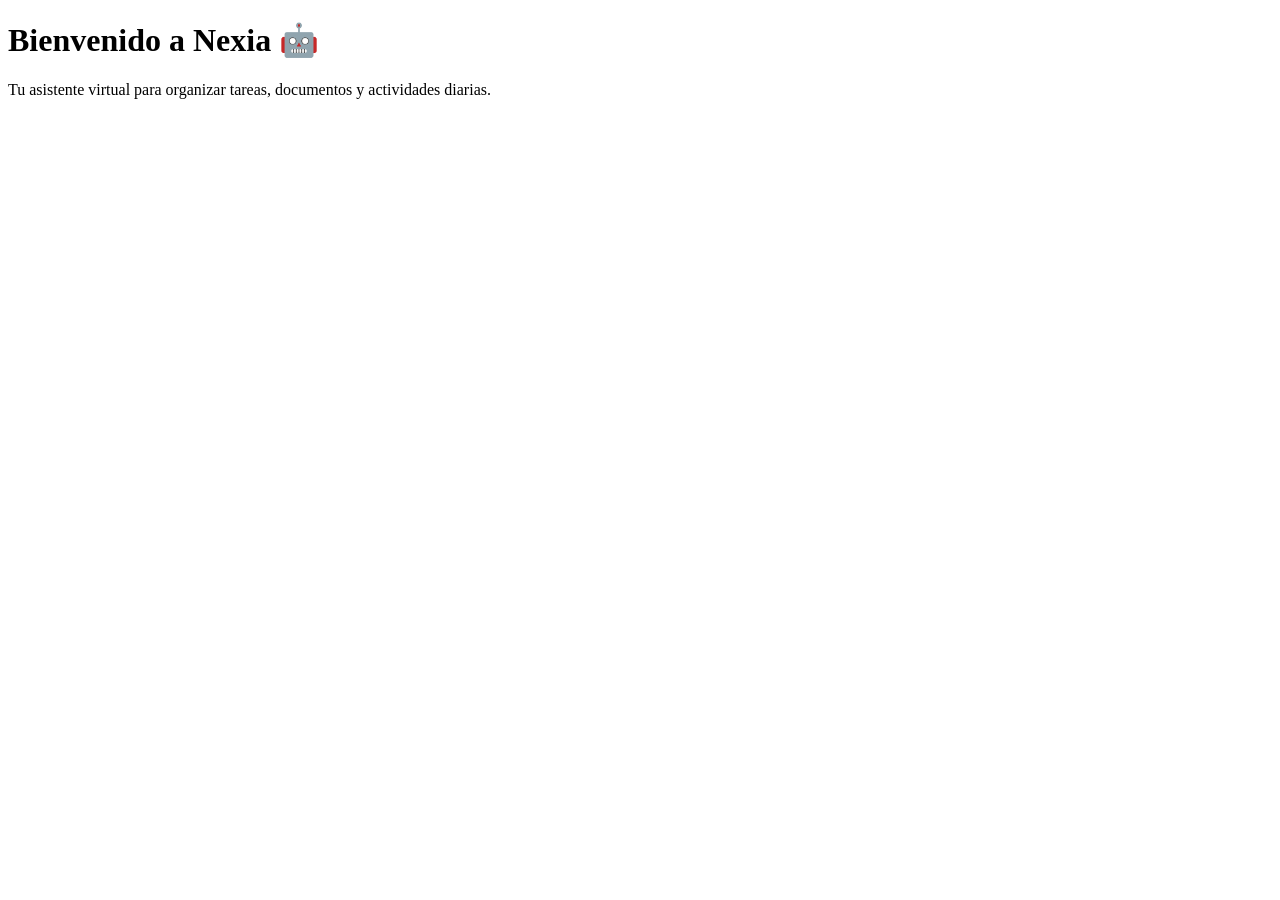
==== index.html @ ce81e8a3 "Creacion inicial del proyecto Nexia" ====
<!DOCTYPE html>
<html lang="es">

<head>
    <meta charset="UTF-8">
    <meta name="viewport" content="width=device-width, initial-scale=1.0">
    <title>Nexia - Asistente Virtual</title>

    <link rel="stylesheet" href="css/style.css">
</head>

<body>

    <h1>Bienvenido a Nexia 🤖</h1>

    <p>
        Tu asistente virtual para organizar tareas,
        documentos y actividades diarias.
    </p>


    <script src="js/app.js"></script>

</body>

</html>
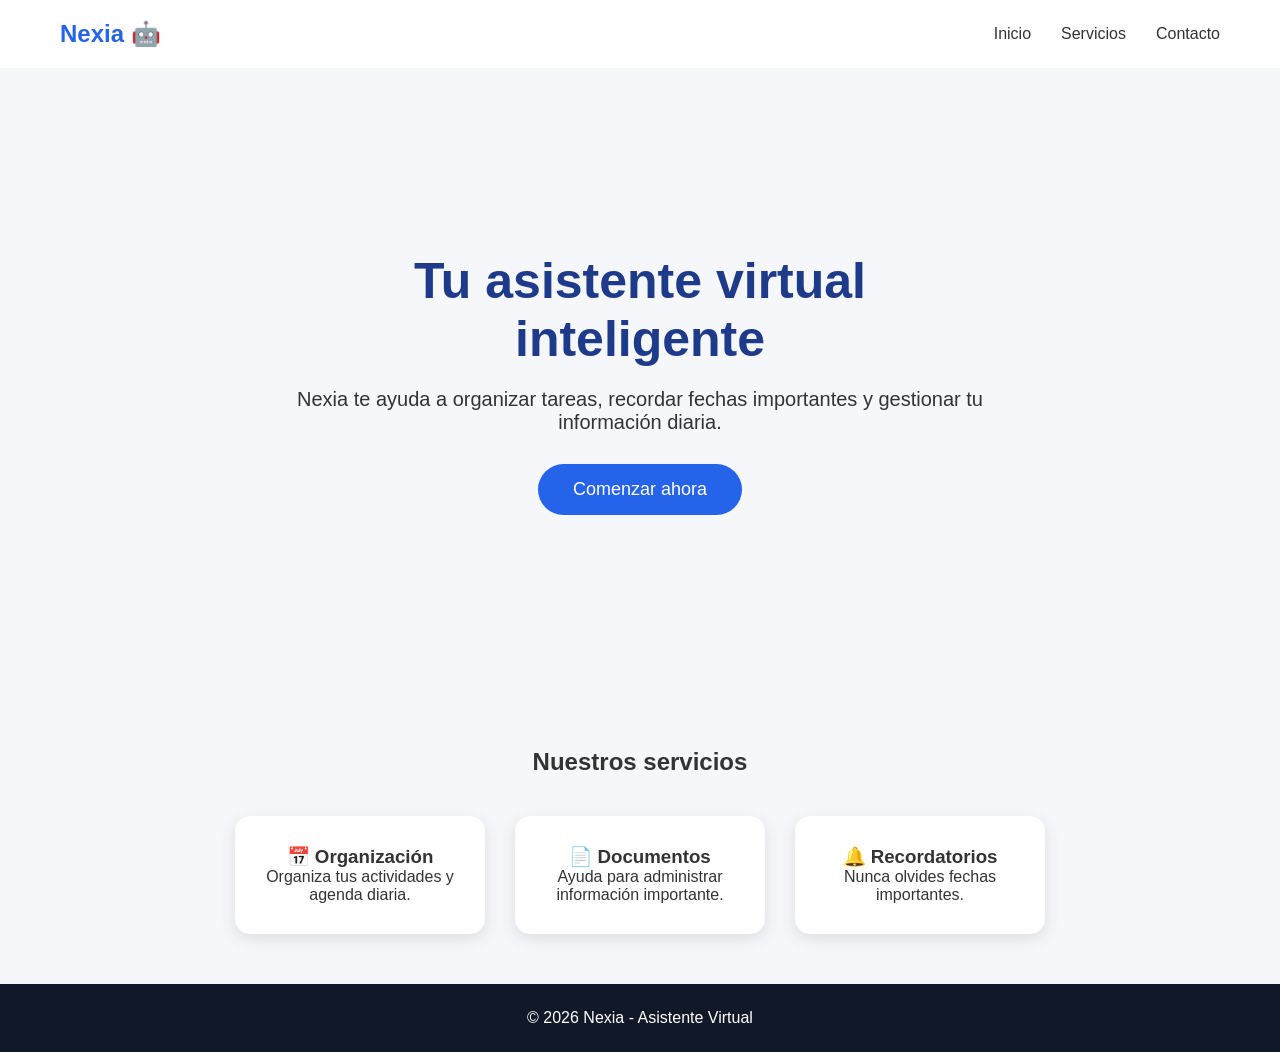
==== commit c3e30f1a: "Creacion de interfaz principal de Nexia" ====
--- a/index.html
+++ b/index.html
@@ -4,22 +4,157 @@
 <head>
     <meta charset="UTF-8">
     <meta name="viewport" content="width=device-width, initial-scale=1.0">
-    <title>Nexia - Asistente Virtual</title>
+
+    <title>Nexia | Asistente Virtual</title>
 
     <link rel="stylesheet" href="css/style.css">
 </head>
 
+
 <body>
 
-    <h1>Bienvenido a Nexia 🤖</h1>
 
-    <p>
-        Tu asistente virtual para organizar tareas,
-        documentos y actividades diarias.
-    </p>
+<header>
+
+    <nav class="navbar">
+
+        <h2 class="logo">
+            Nexia 🤖
+        </h2>
 
 
-    <script src="js/app.js"></script>
+        <ul class="menu">
+
+            <li>
+                Inicio
+            </li>
+
+            <li>
+                Servicios
+            </li>
+
+            <li>
+                Contacto
+            </li>
+
+        </ul>
+
+
+    </nav>
+
+</header>
+
+
+
+<section class="hero">
+
+
+    <div class="hero-text">
+
+        <h1>
+            Tu asistente virtual inteligente
+        </h1>
+
+
+        <p>
+            Nexia te ayuda a organizar tareas,
+            recordar fechas importantes y gestionar
+            tu información diaria.
+        </p>
+
+
+        <button>
+            Comenzar ahora
+        </button>
+
+
+    </div>
+
+
+</section>
+
+
+
+
+
+<section class="services">
+
+
+<h2>
+Nuestros servicios
+</h2>
+
+
+
+<div class="cards">
+
+
+<div class="card">
+
+<h3>
+📅 Organización
+</h3>
+
+<p>
+Organiza tus actividades y agenda diaria.
+</p>
+
+</div>
+
+
+
+
+<div class="card">
+
+<h3>
+📄 Documentos
+</h3>
+
+<p>
+Ayuda para administrar información importante.
+</p>
+
+</div>
+
+
+
+
+<div class="card">
+
+<h3>
+🔔 Recordatorios
+</h3>
+
+<p>
+Nunca olvides fechas importantes.
+</p>
+
+</div>
+
+
+
+</div>
+
+
+</section>
+
+
+
+
+
+<footer>
+
+<p>
+© 2026 Nexia - Asistente Virtual
+</p>
+
+</footer>
+
+
+
+
+<script src="js/app.js"></script>
+
 
 </body>
 
--- a/css/style.css
+++ b/css/style.css
@@ -0,0 +1,146 @@
+*{
+    margin:0;
+    padding:0;
+    box-sizing:border-box;
+}
+
+
+
+body{
+
+font-family: Arial, sans-serif;
+background:#f5f7fb;
+color:#333;
+
+}
+
+
+
+
+.navbar{
+
+display:flex;
+justify-content:space-between;
+align-items:center;
+padding:20px 60px;
+background:white;
+
+}
+
+
+
+.logo{
+
+color:#2563eb;
+
+}
+
+
+
+.menu{
+
+display:flex;
+gap:30px;
+list-style:none;
+
+}
+
+
+
+.hero{
+
+height:70vh;
+display:flex;
+align-items:center;
+justify-content:center;
+text-align:center;
+
+}
+
+
+
+.hero-text{
+
+max-width:700px;
+
+}
+
+
+
+.hero h1{
+
+font-size:50px;
+color:#1e3a8a;
+margin-bottom:20px;
+
+}
+
+
+
+.hero p{
+
+font-size:20px;
+margin-bottom:30px;
+
+}
+
+
+
+button{
+
+padding:15px 35px;
+border:none;
+border-radius:30px;
+background:#2563eb;
+color:white;
+font-size:18px;
+cursor:pointer;
+
+}
+
+
+
+.services{
+
+padding:50px;
+
+text-align:center;
+
+}
+
+
+
+
+.cards{
+
+display:flex;
+justify-content:center;
+gap:30px;
+margin-top:40px;
+
+}
+
+
+
+
+.card{
+
+background:white;
+padding:30px;
+width:250px;
+border-radius:15px;
+box-shadow:0 5px 15px #ddd;
+
+}
+
+
+
+
+footer{
+
+text-align:center;
+padding:25px;
+background:#111827;
+color:white;
+
+}
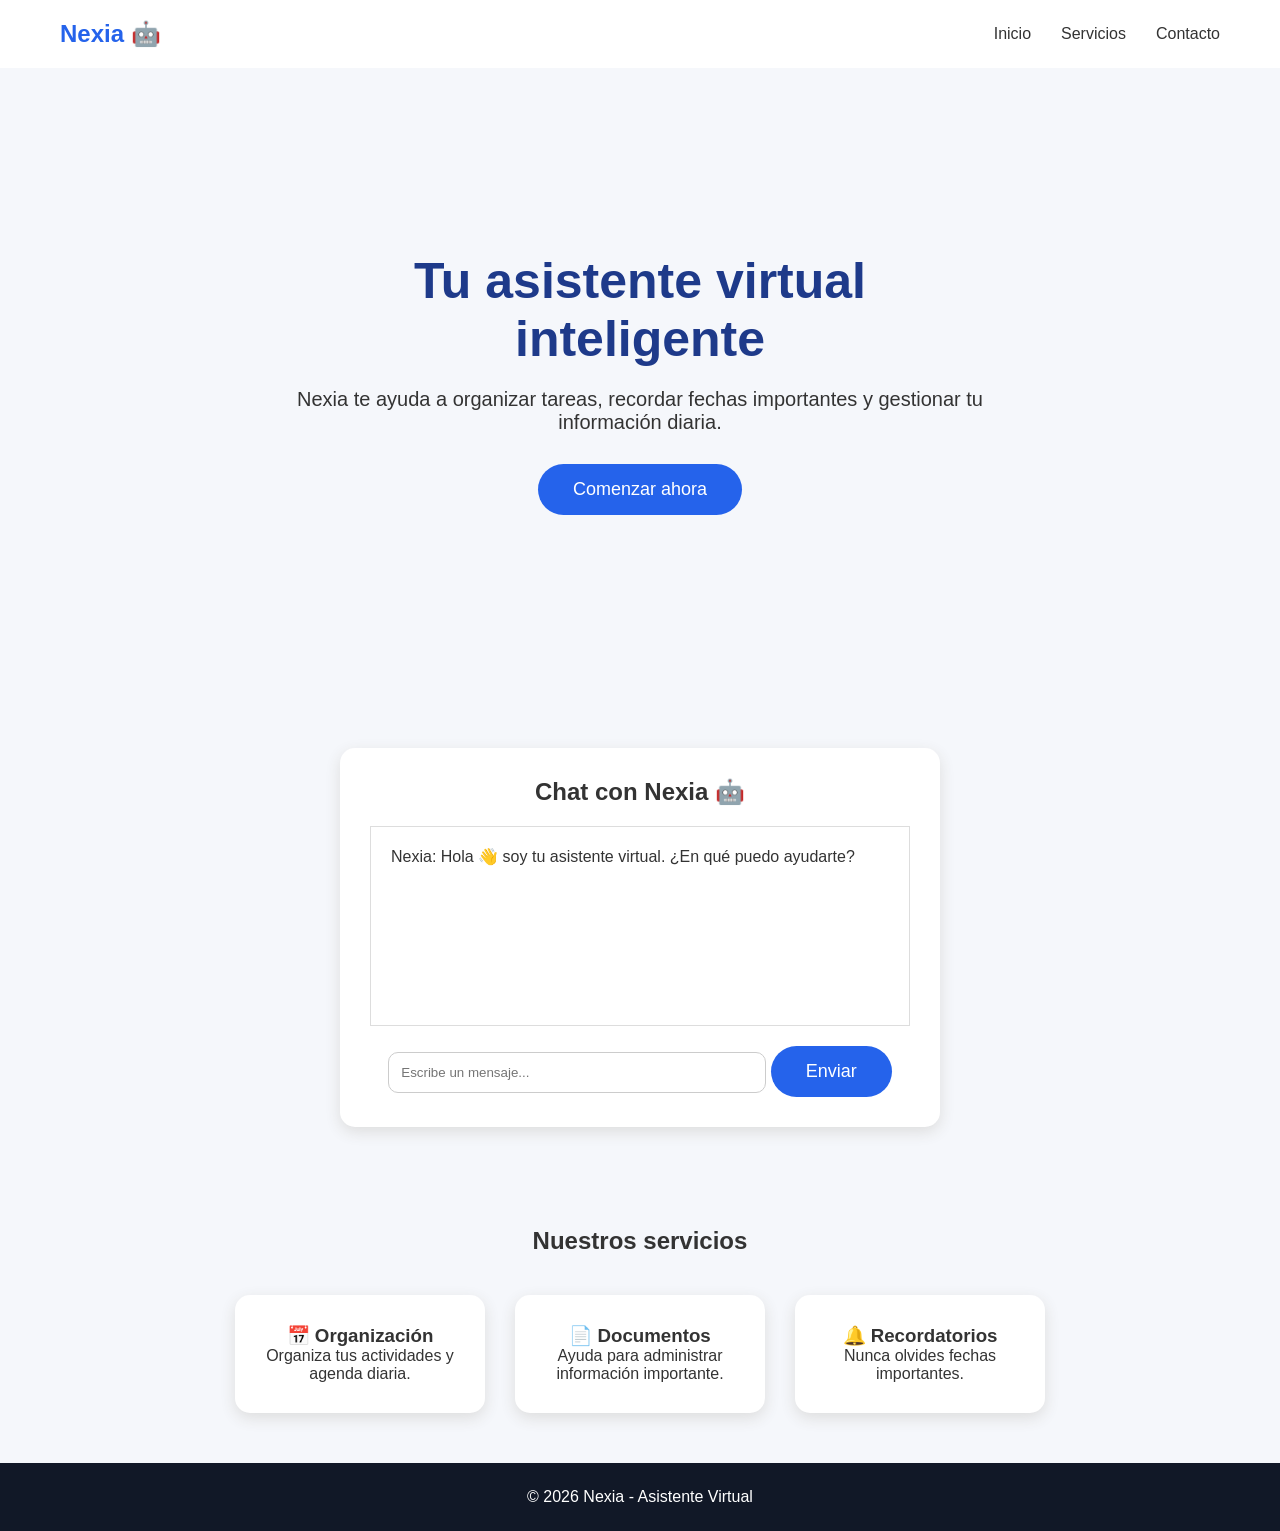
==== commit 0fb3c9bf: "Creacion del primer chatbot basico de Nexia" ====
--- a/index.html
+++ b/index.html
@@ -63,12 +63,42 @@
         </p>
 
 
-        <button>
-            Comenzar ahora
-        </button>
+       <button onclick="mostrarChat()">
+    Comenzar ahora
+</button>
+
+    </div>
 
 
+</section>
+
+<section class="chat">
+
+    <h2>
+        Chat con Nexia 🤖
+    </h2>
+
+
+    <div id="chat-box">
+
+        <p>
+            Nexia: Hola 👋 soy tu asistente virtual.
+            ¿En qué puedo ayudarte?
+        </p>
+
     </div>
+
+
+    <input 
+    type="text" 
+    id="mensaje"
+    placeholder="Escribe un mensaje..."
+    >
+
+
+    <button onclick="enviarMensaje()">
+        Enviar
+    </button>
 
 
 </section>
--- a/css/style.css
+++ b/css/style.css
@@ -143,4 +143,41 @@
 background:#111827;
 color:white;
 
+}
+
+.chat{
+
+background:white;
+margin:50px auto;
+padding:30px;
+width:80%;
+max-width:600px;
+border-radius:15px;
+box-shadow:0 5px 15px #ddd;
+text-align:center;
+
+}
+
+
+
+#chat-box{
+
+height:200px;
+overflow:auto;
+border:1px solid #ddd;
+padding:20px;
+margin:20px 0;
+text-align:left;
+
+}
+
+
+
+input{
+
+padding:12px;
+width:70%;
+border-radius:10px;
+border:1px solid #ccc;
+
 }
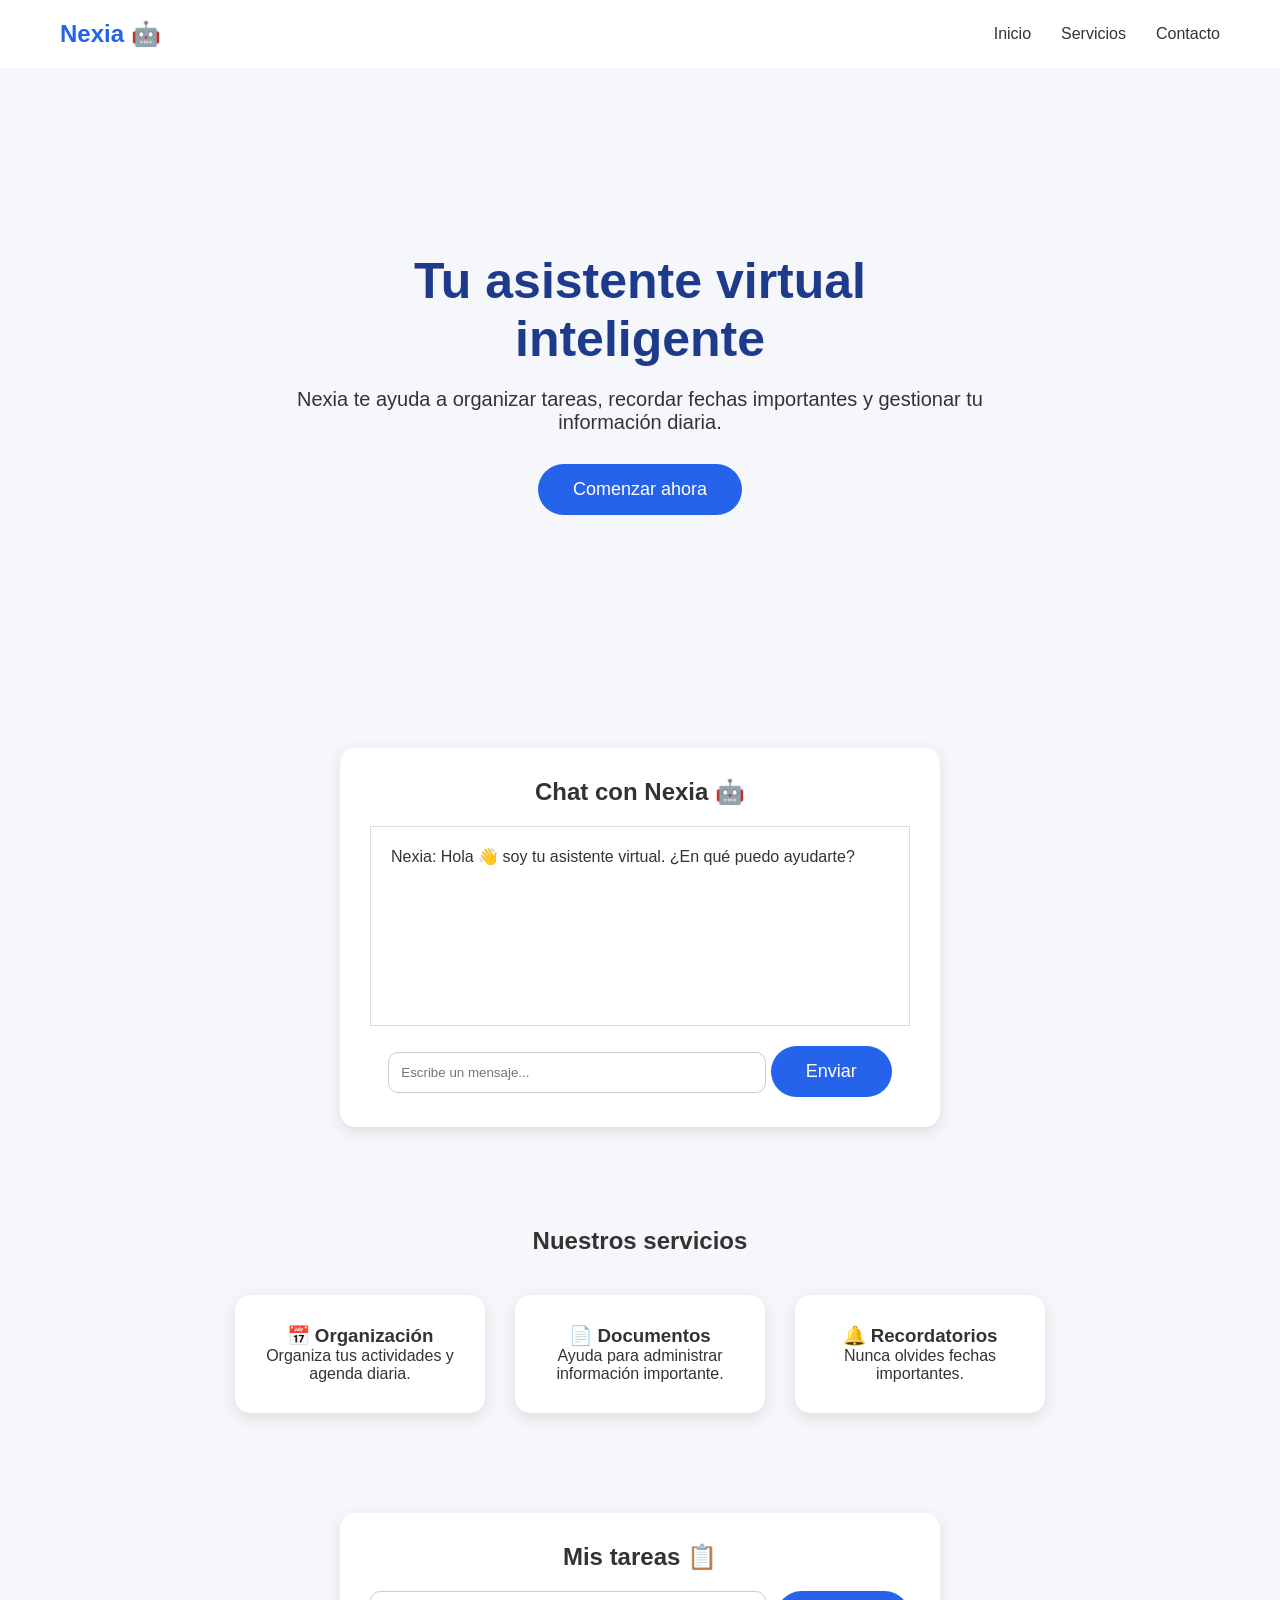
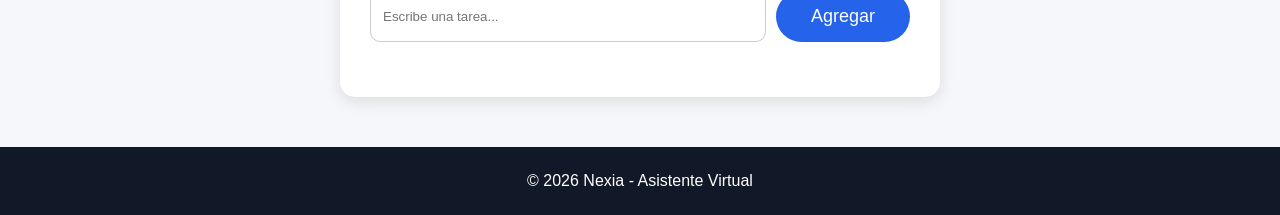
==== commit 69ae31da: "Creacion del sistema basico de tareas Nexia" ====
--- a/index.html
+++ b/index.html
@@ -168,6 +168,37 @@
 
 </section>
 
+<section class="tasks">
+
+    <h2>
+        Mis tareas 📋
+    </h2>
+
+
+    <div class="task-container">
+
+
+        <input 
+        type="text" 
+        id="tarea"
+        placeholder="Escribe una tarea..."
+        >
+
+
+        <button onclick="agregarTarea()">
+            Agregar
+        </button>
+
+
+    </div>
+
+
+    <ul id="lista-tareas">
+
+    </ul>
+
+
+</section>
 
 
 
--- a/css/style.css
+++ b/css/style.css
@@ -180,4 +180,56 @@
 border-radius:10px;
 border:1px solid #ccc;
 
+}
+
+.tasks{
+
+background:white;
+width:80%;
+max-width:600px;
+margin:50px auto;
+padding:30px;
+border-radius:15px;
+box-shadow:0 5px 15px #ddd;
+text-align:center;
+
+}
+
+
+
+.task-container{
+
+display:flex;
+gap:10px;
+justify-content:center;
+margin-top:20px;
+
+}
+
+
+
+.task-container input{
+
+flex:1;
+
+}
+
+
+
+#lista-tareas{
+
+margin-top:25px;
+list-style:none;
+
+}
+
+
+
+#lista-tareas li{
+
+background:#f1f5f9;
+padding:15px;
+margin:10px;
+border-radius:10px;
+
 }
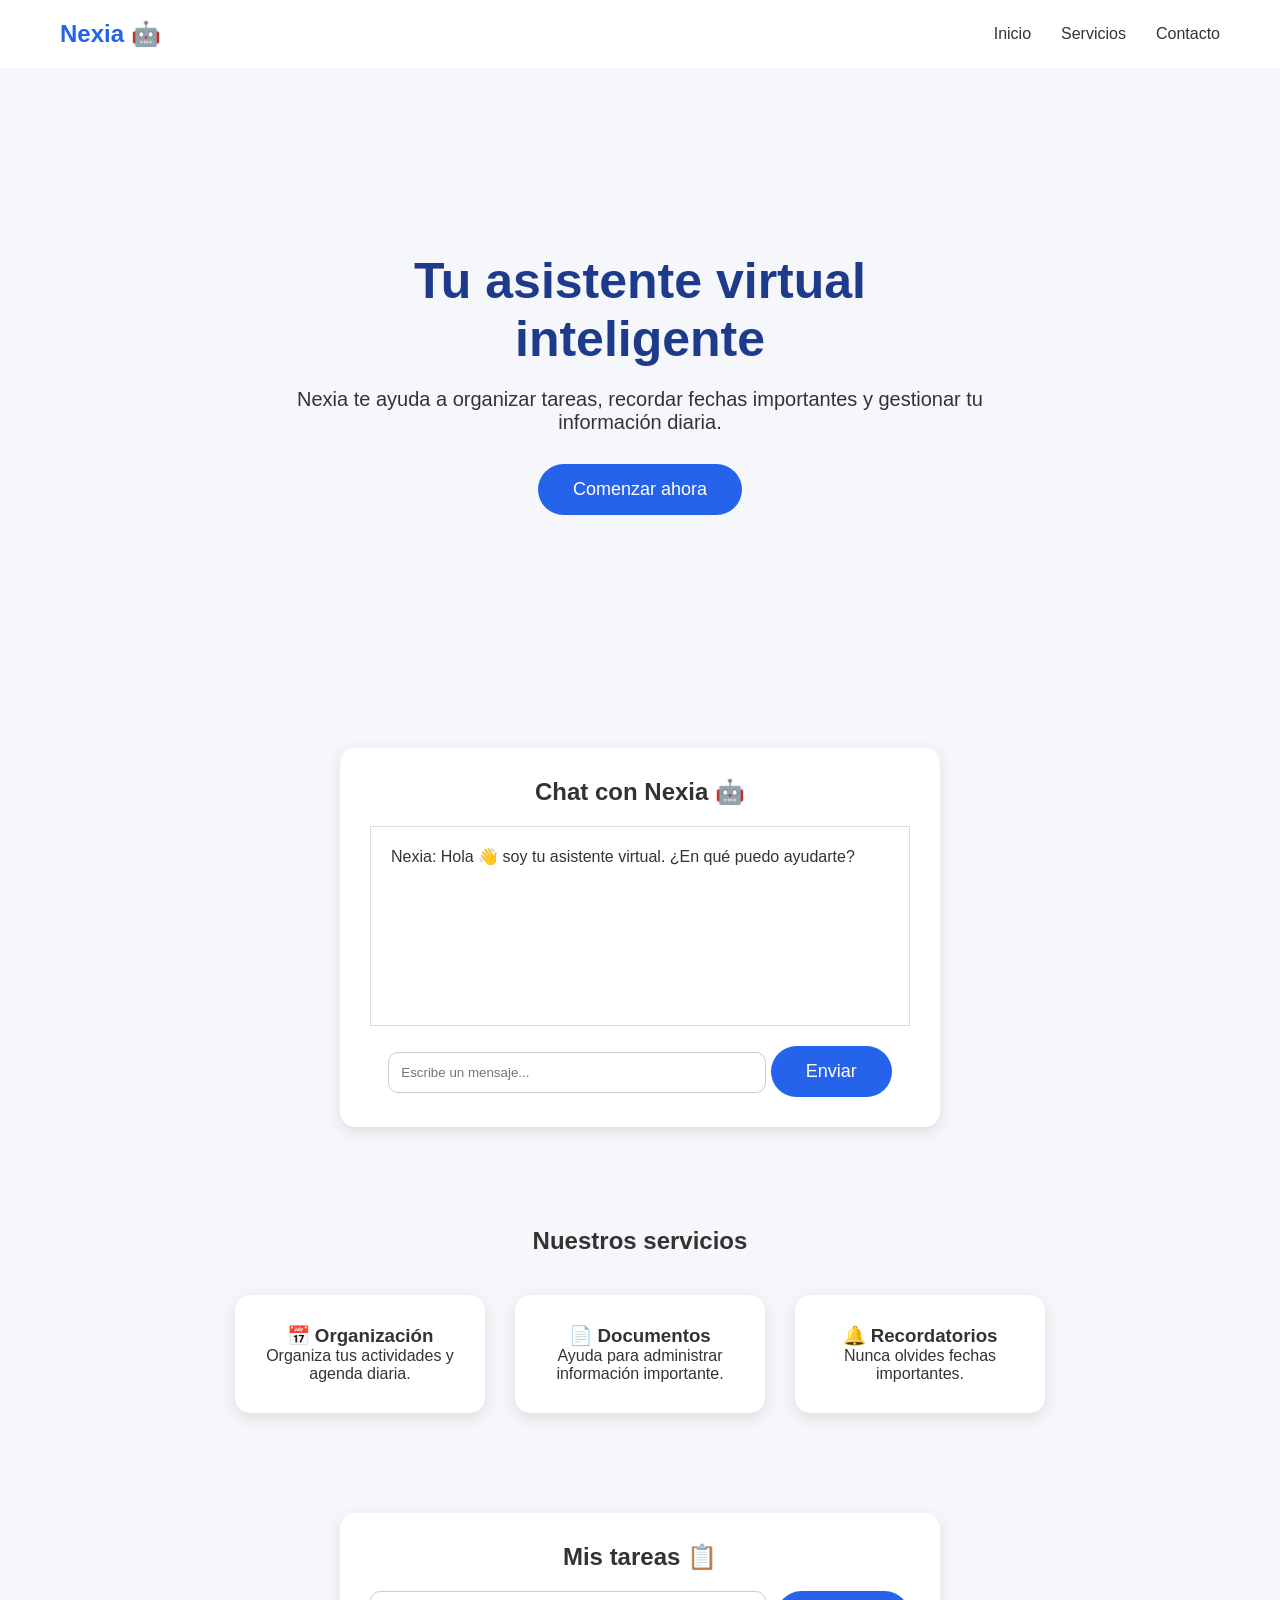
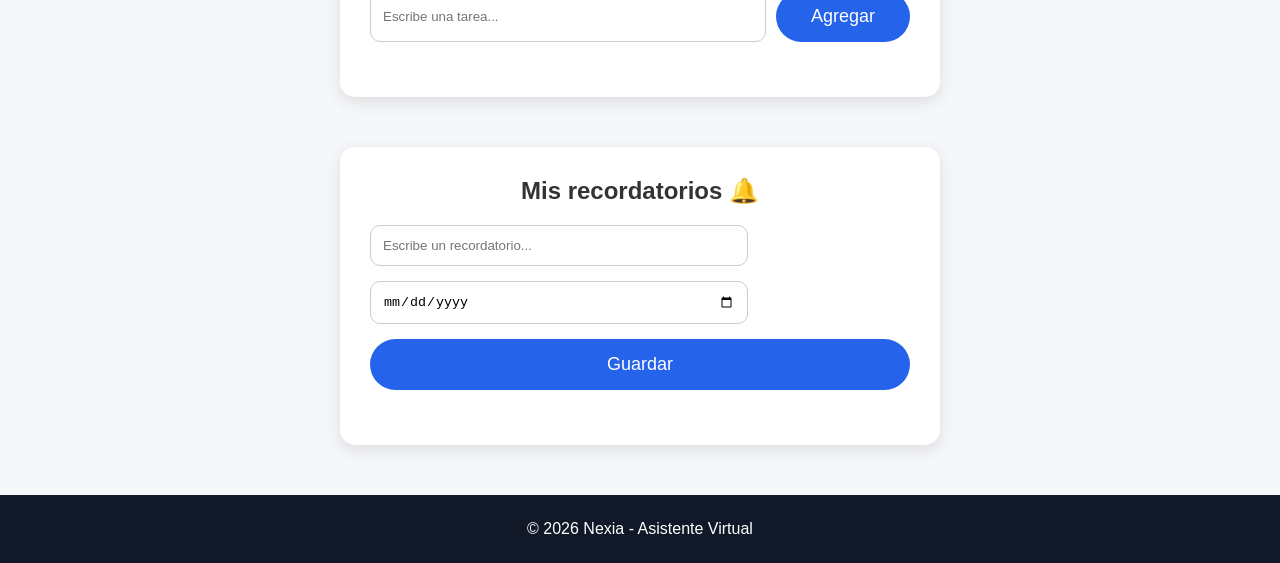
==== commit e5f5f5cd: "Creacion del sistema de recordatorios Nexia" ====
--- a/index.html
+++ b/index.html
@@ -200,6 +200,45 @@
 
 </section>
 
+<section class="reminders">
+
+
+    <h2>
+        Mis recordatorios 🔔
+    </h2>
+
+
+    <div class="reminder-container">
+
+
+        <input 
+        type="text"
+        id="recordatorio"
+        placeholder="Escribe un recordatorio..."
+        >
+
+
+        <input 
+        type="date"
+        id="fecha"
+        >
+
+
+        <button onclick="agregarRecordatorio()">
+            Guardar
+        </button>
+
+
+    </div>
+
+
+    <ul id="lista-recordatorios">
+
+    </ul>
+
+
+</section>
+
 
 
 
--- a/css/style.css
+++ b/css/style.css
@@ -232,4 +232,56 @@
 margin:10px;
 border-radius:10px;
 
+}
+
+.reminders{
+
+background:white;
+width:80%;
+max-width:600px;
+margin:50px auto;
+padding:30px;
+border-radius:15px;
+box-shadow:0 5px 15px #ddd;
+text-align:center;
+
+}
+
+
+
+.reminder-container{
+
+display:flex;
+flex-direction:column;
+gap:15px;
+margin-top:20px;
+
+}
+
+
+
+.reminder-container input{
+
+padding:12px;
+
+}
+
+
+
+#lista-recordatorios{
+
+list-style:none;
+margin-top:25px;
+
+}
+
+
+
+#lista-recordatorios li{
+
+background:#f1f5f9;
+padding:15px;
+margin:10px;
+border-radius:10px;
+
 }
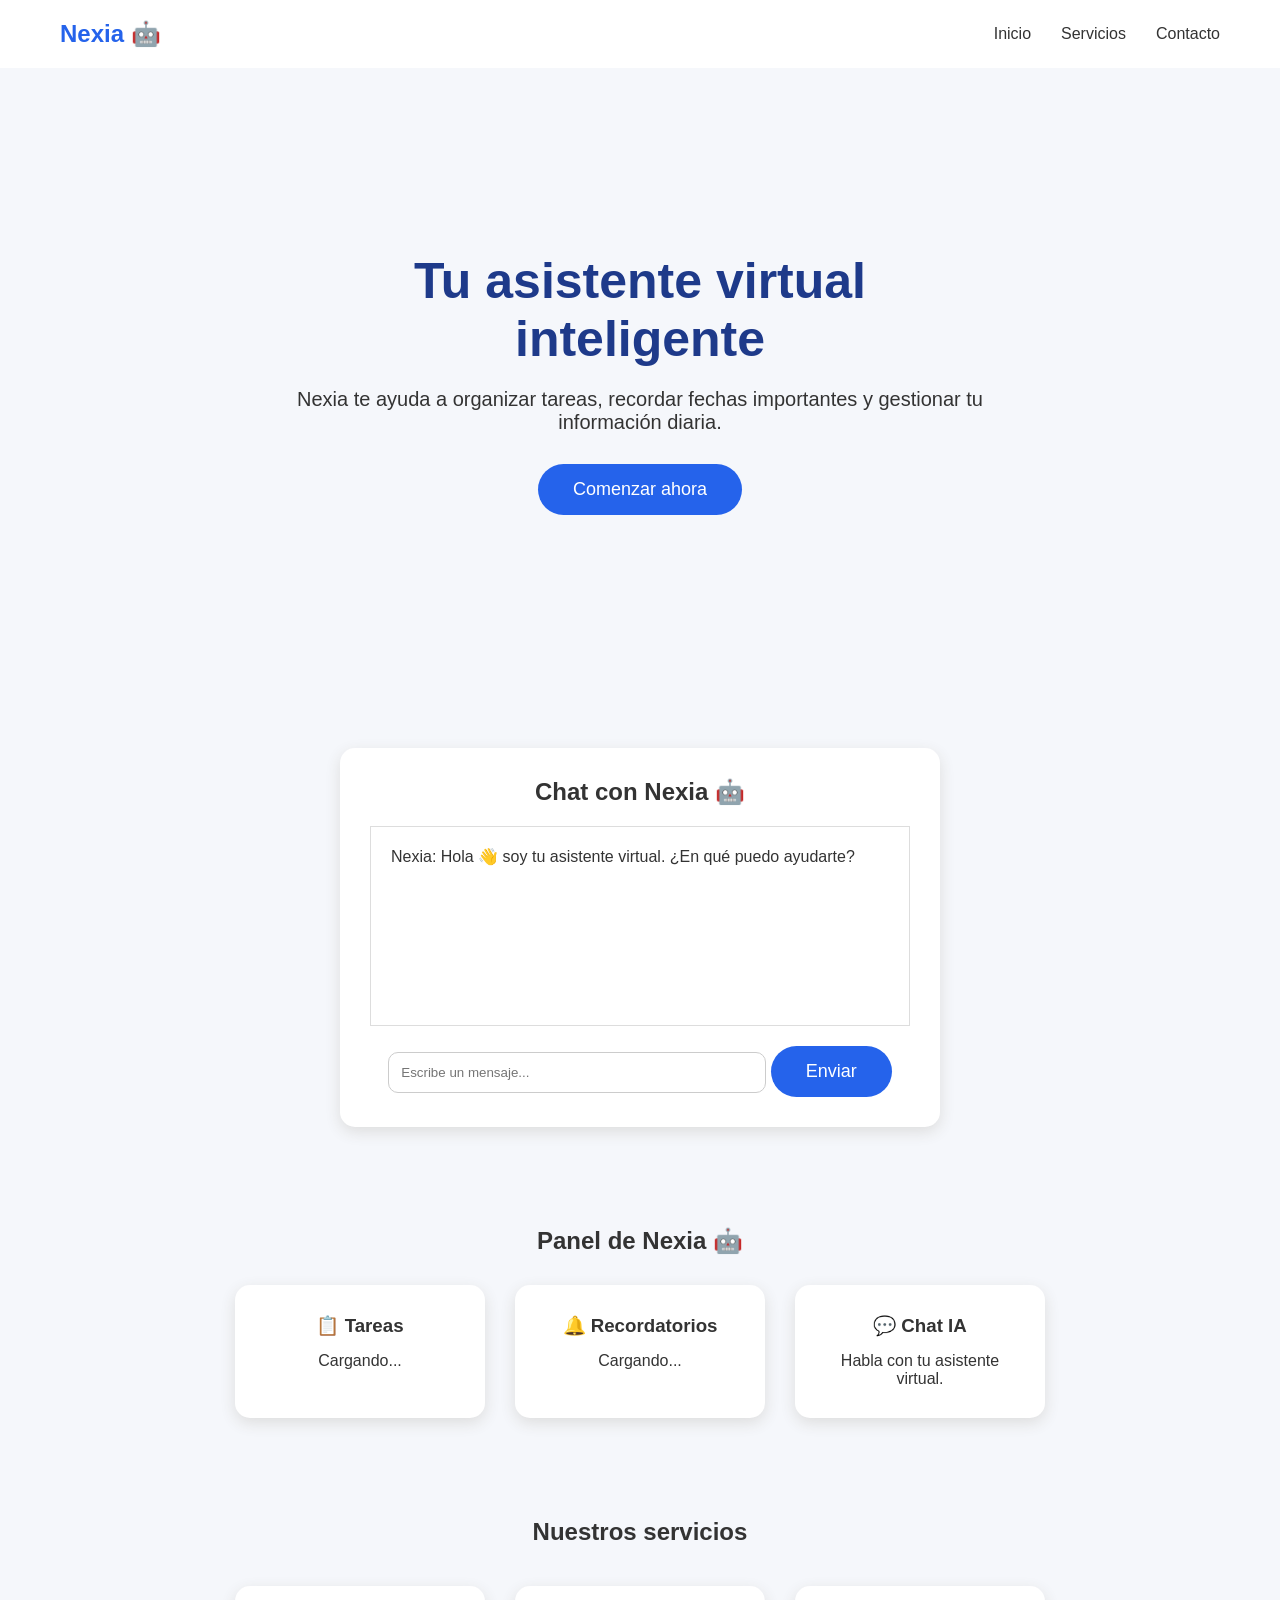
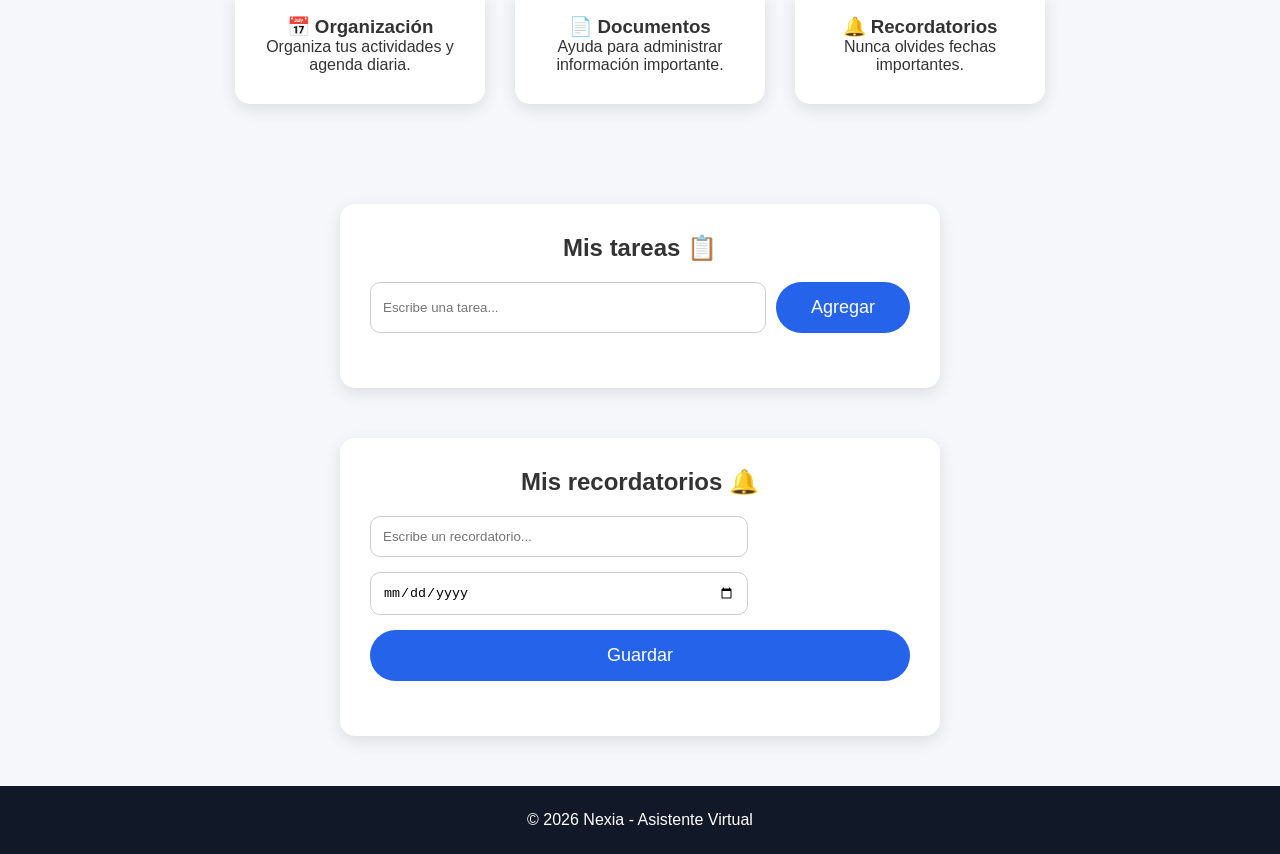
==== commit 7c876def: "Dashboard conectado con datos reales de Nexia" ====
--- a/index.html
+++ b/index.html
@@ -105,7 +105,61 @@
 
 
 
-
+<section class="dashboard">
+
+
+    <h2>
+        Panel de Nexia 🤖
+    </h2>
+
+
+    <div class="dashboard-cards">
+
+
+        <div class="dash-card">
+
+    <h3>
+        📋 Tareas
+    </h3>
+
+    <p id="contador-tareas">
+        Cargando...
+    </p>
+
+</div>
+
+
+        <div class="dash-card">
+
+    <h3>
+        🔔 Recordatorios
+    </h3>
+
+    <p id="contador-recordatorios">
+        Cargando...
+    </p>
+
+</div>
+
+
+
+        <div class="dash-card">
+
+            <h3>
+                💬 Chat IA
+            </h3>
+
+            <p>
+                Habla con tu asistente virtual.
+            </p>
+
+        </div>
+
+
+    </div>
+
+
+</section>
 
 <section class="services">
 
--- a/css/style.css
+++ b/css/style.css
@@ -284,4 +284,42 @@
 margin:10px;
 border-radius:10px;
 
+}
+
+.dashboard{
+
+padding:50px;
+text-align:center;
+
+}
+
+
+
+.dashboard-cards{
+
+display:flex;
+justify-content:center;
+gap:30px;
+margin-top:30px;
+
+}
+
+
+
+.dash-card{
+
+background:white;
+width:250px;
+padding:30px;
+border-radius:15px;
+box-shadow:0 5px 15px #ddd;
+
+}
+
+
+
+.dash-card h3{
+
+margin-bottom:15px;
+
 }
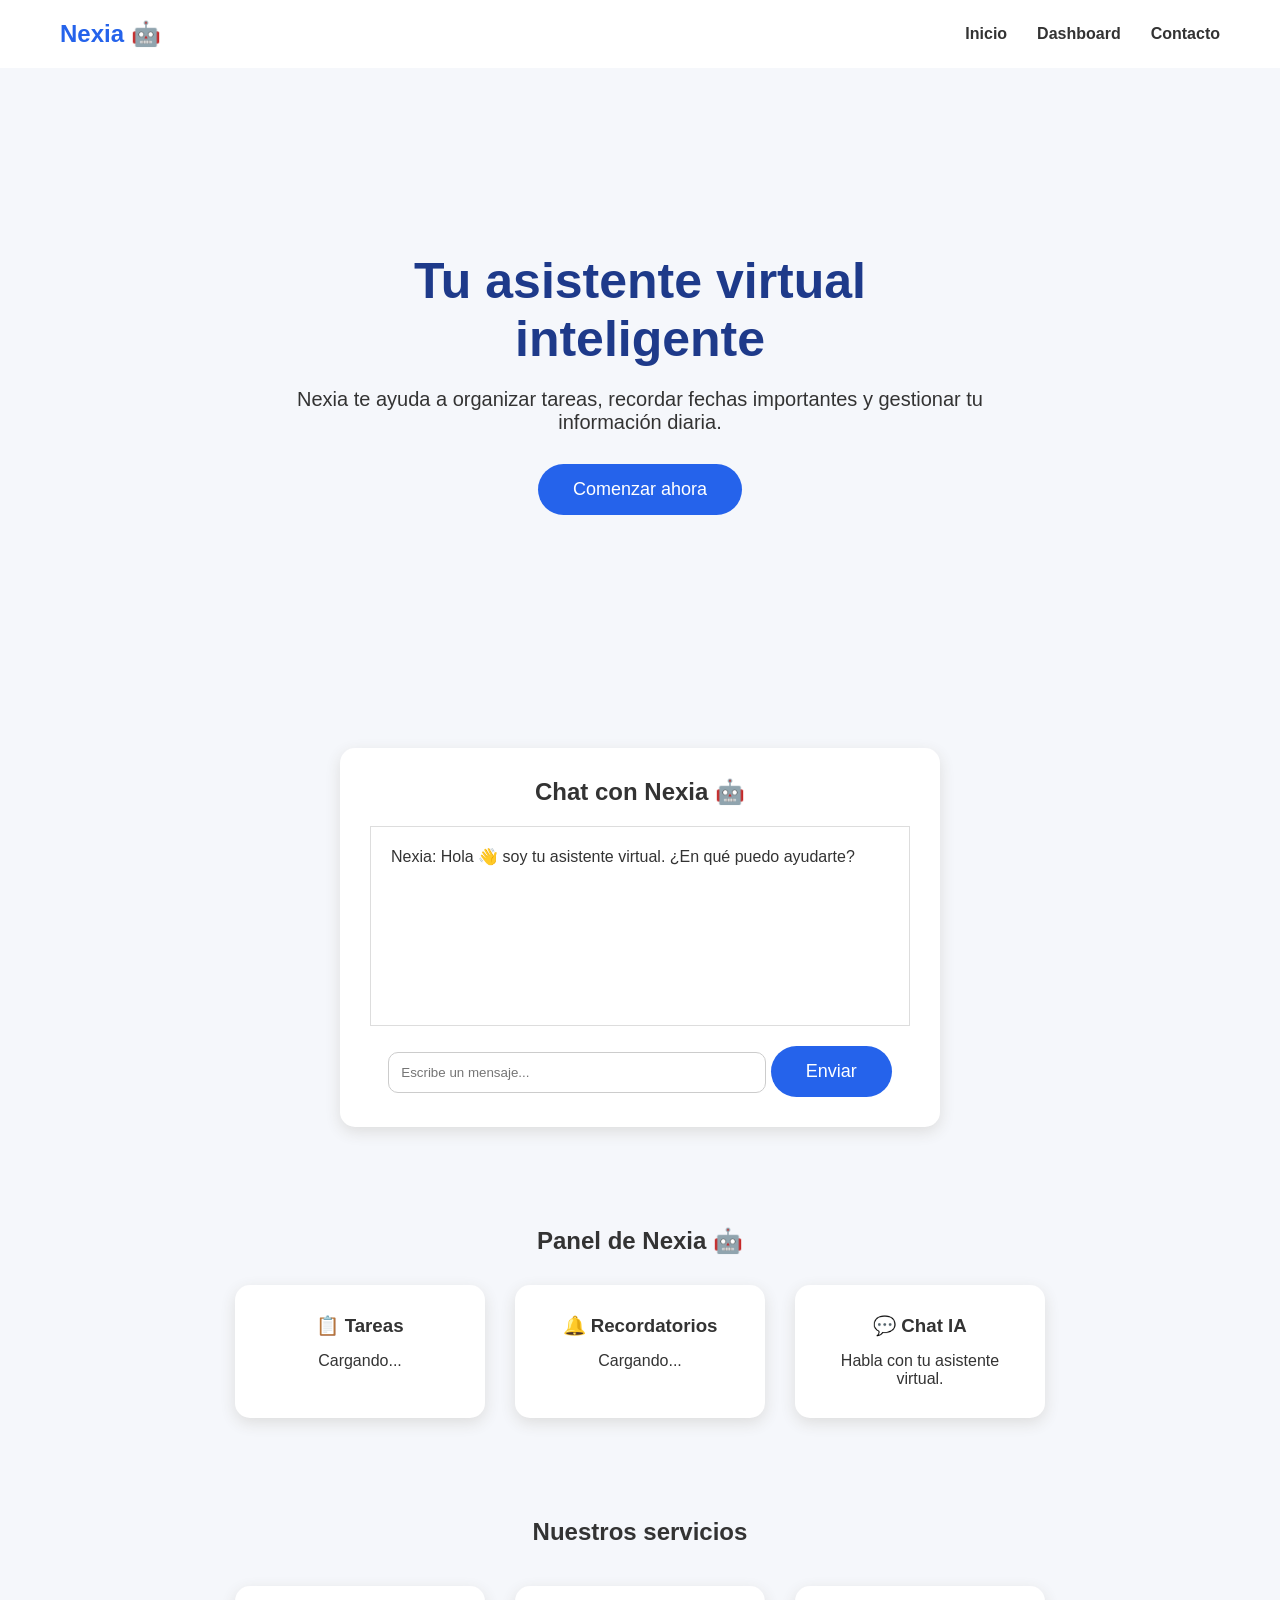
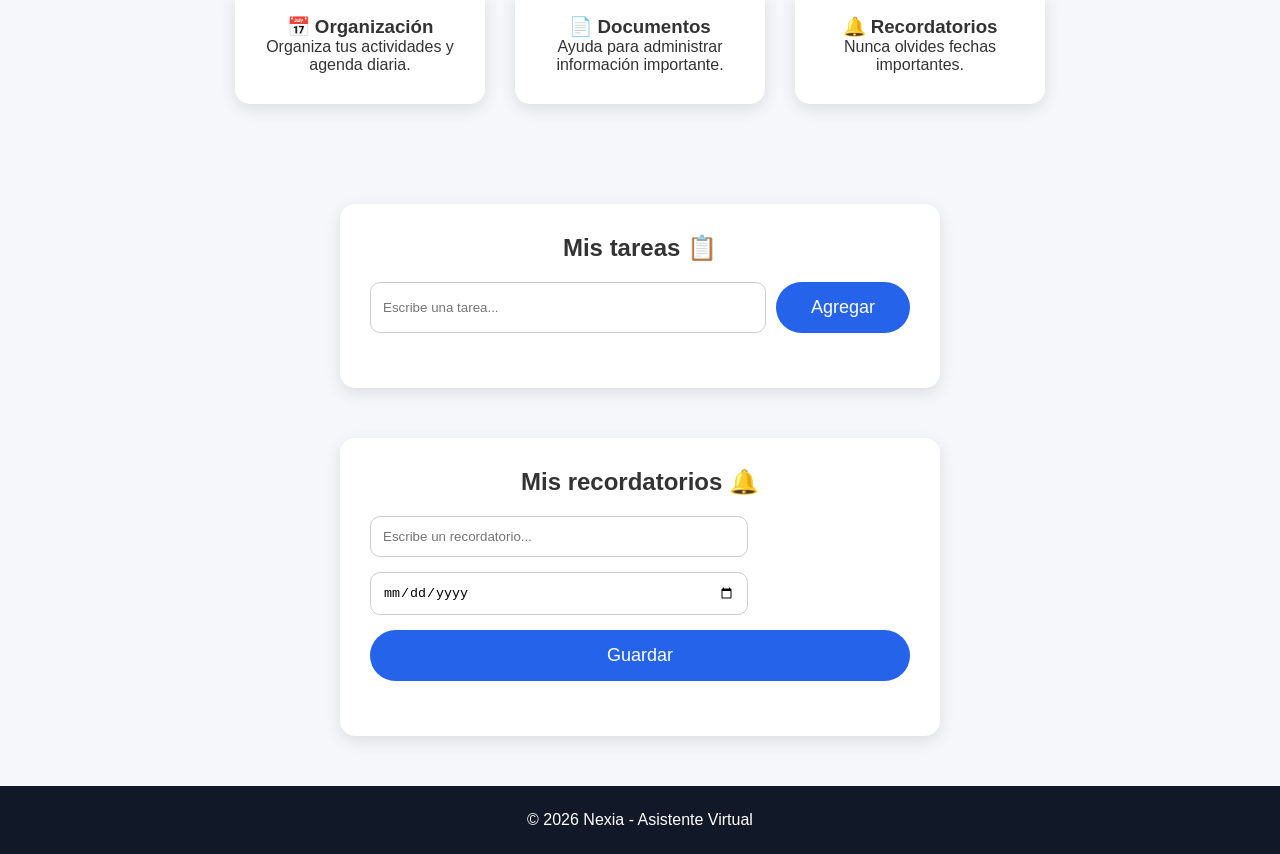
==== commit f3b0409f: "Implementacion del chat moderno de Nexia" ====
--- a/index.html
+++ b/index.html
@@ -24,20 +24,10 @@
 
 
         <ul class="menu">
-
-            <li>
-                Inicio
-            </li>
-
-            <li>
-                Servicios
-            </li>
-
-            <li>
-                Contacto
-            </li>
-
-        </ul>
+    <li><a href="index.html">Inicio</a></li>
+    <li><a href="pages/login.html">Dashboard</a></li>
+    <li><a href="#contacto">Contacto</a></li>
+</ul>
 
 
     </nav>
--- a/css/style.css
+++ b/css/style.css
@@ -43,6 +43,18 @@
 gap:30px;
 list-style:none;
 
+}
+
+.menu a{
+    text-decoration:none;
+    color:#333;
+    font-weight:600;
+    transition:0.3s;
+    cursor:pointer;
+}
+
+.menu a:hover{
+    color:#2563eb;
 }
 
 
@@ -322,4 +334,150 @@
 
 margin-bottom:15px;
 
+}.login{
+
+height:100vh;
+
+display:flex;
+
+justify-content:center;
+
+align-items:center;
+
+background:#eef4ff;
+
+}
+
+
+
+.login-box{
+
+background:white;
+
+padding:40px;
+
+width:400px;
+
+border-radius:20px;
+
+box-shadow:0 10px 30px rgba(0,0,0,.1);
+
+display:flex;
+
+flex-direction:column;
+
+gap:20px;
+
+text-align:center;
+
+}
+
+
+
+.login-box input{
+
+padding:15px;
+
+border:1px solid #ccc;
+
+border-radius:10px;
+
+font-size:16px;
+
+}
+
+
+
+.login-box button{
+
+padding:15px;
+
+font-size:16px;
+
+}
+
+.perfil{
+    padding:50px;
+    text-align:center;
+}
+
+.perfil-card{
+    background:white;
+    max-width:500px;
+    margin:30px auto;
+    padding:30px;
+    border-radius:20px;
+    box-shadow:0 5px 15px #ddd;
+}
+
+.avatar{
+    width:80px;
+    height:80px;
+    background:#2563eb;
+    border-radius:50%;
+    display:flex;
+    justify-content:center;
+    align-items:center;
+    font-size:35px;
+    margin:0 auto 20px;
+    color:white;
+}
+
+.estado{
+    display:inline-block;
+    margin-top:15px;
+    padding:8px 15px;
+    background:#dcfce7;
+    color:#166534;
+    border-radius:20px;
+    font-size:14px;
+}
+
+.chat-app{
+    width:90%;
+    max-width:800px;
+    margin:50px auto;
+}
+
+.chat-box{
+    background:white;
+    border-radius:15px;
+    padding:20px;
+    height:350px;
+    overflow-y:auto;
+    box-shadow:0 5px 15px #ddd;
+    display:flex;
+    flex-direction:column;
+    gap:15px;
+}
+
+.mensaje{
+    padding:12px 18px;
+    border-radius:15px;
+    max-width:75%;
+    word-wrap:break-word;
+}
+
+.bot{
+    background:#eef4ff;
+    align-self:flex-start;
+}
+
+.user{
+    background:#2563eb;
+    color:white;
+    align-self:flex-end;
+}
+
+.chat-input{
+    display:flex;
+    gap:10px;
+    margin-top:20px;
+}
+
+.chat-input input{
+    flex:1;
+    padding:14px;
+    border-radius:10px;
+    border:1px solid #ccc;
 }
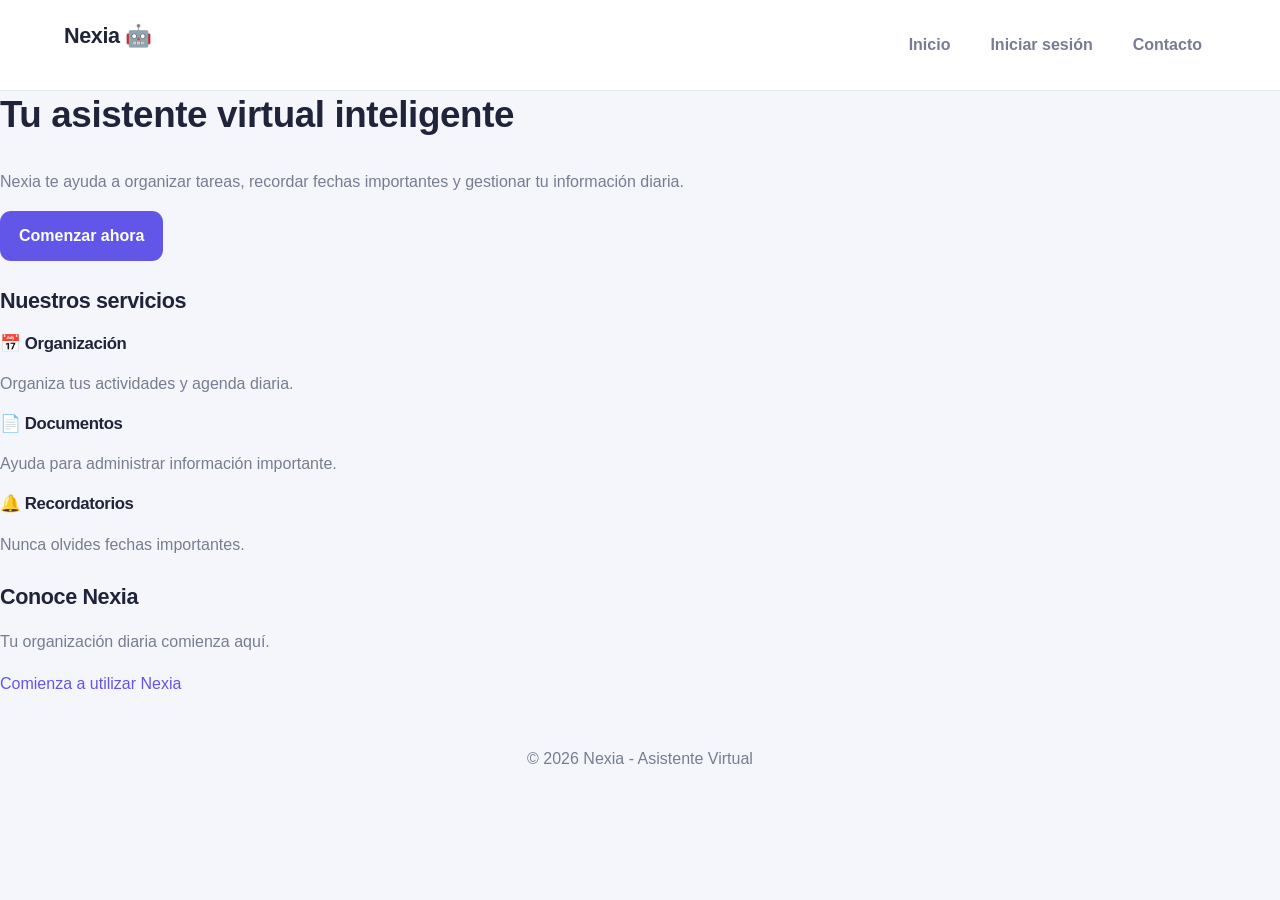
==== commit e259052c: "Organiza la página principal de Nexia para su publicación" ====
--- a/index.html
+++ b/index.html
@@ -1,3 +1,4 @@
+
 <!DOCTYPE html>
 <html lang="es">
 
@@ -10,296 +11,77 @@
     <link rel="stylesheet" href="css/style.css">
 </head>
 
-
 <body>
 
+    <header>
+        <nav class="navbar">
 
-<header>
+            <h2 class="logo">Nexia 🤖</h2>
 
-    <nav class="navbar">
+            <ul class="menu">
+                <li><a href="index.html">Inicio</a></li>
+                <li><a href="pages/login.html">Iniciar sesión</a></li>
+                <li><a href="#contacto">Contacto</a></li>
+            </ul>
 
-        <h2 class="logo">
-            Nexia 🤖
-        </h2>
+        </nav>
+    </header>
 
+    <section class="hero">
 
-        <ul class="menu">
-    <li><a href="index.html">Inicio</a></li>
-    <li><a href="pages/login.html">Dashboard</a></li>
-    <li><a href="#contacto">Contacto</a></li>
-</ul>
+        <div class="hero-text">
 
-
-    </nav>
-
-</header>
-
-
-
-<section class="hero">
-
-
-    <div class="hero-text">
-
-        <h1>
-            Tu asistente virtual inteligente
-        </h1>
-
-
-        <p>
-            Nexia te ayuda a organizar tareas,
-            recordar fechas importantes y gestionar
-            tu información diaria.
-        </p>
-
-
-       <button onclick="mostrarChat()">
-    Comenzar ahora
-</button>
-
-    </div>
-
-
-</section>
-
-<section class="chat">
-
-    <h2>
-        Chat con Nexia 🤖
-    </h2>
-
-
-    <div id="chat-box">
-
-        <p>
-            Nexia: Hola 👋 soy tu asistente virtual.
-            ¿En qué puedo ayudarte?
-        </p>
-
-    </div>
-
-
-    <input 
-    type="text" 
-    id="mensaje"
-    placeholder="Escribe un mensaje..."
-    >
-
-
-    <button onclick="enviarMensaje()">
-        Enviar
-    </button>
-
-
-</section>
-
-
-
-<section class="dashboard">
-
-
-    <h2>
-        Panel de Nexia 🤖
-    </h2>
-
-
-    <div class="dashboard-cards">
-
-
-        <div class="dash-card">
-
-    <h3>
-        📋 Tareas
-    </h3>
-
-    <p id="contador-tareas">
-        Cargando...
-    </p>
-
-</div>
-
-
-        <div class="dash-card">
-
-    <h3>
-        🔔 Recordatorios
-    </h3>
-
-    <p id="contador-recordatorios">
-        Cargando...
-    </p>
-
-</div>
-
-
-
-        <div class="dash-card">
-
-            <h3>
-                💬 Chat IA
-            </h3>
+            <h1>Tu asistente virtual inteligente</h1>
 
             <p>
-                Habla con tu asistente virtual.
+                Nexia te ayuda a organizar tareas,
+                recordar fechas importantes y gestionar
+                tu información diaria.
             </p>
+
+            <button onclick="window.location.href='pages/login.html'">
+                Comenzar ahora
+            </button>
 
         </div>
 
+    </section>
 
-    </div>
+    <section class="services">
 
+        <h2>Nuestros servicios</h2>
 
-</section>
+        <div class="cards">
 
-<section class="services">
+            <div class="card">
+                <h3>📅 Organización</h3>
+                <p>Organiza tus actividades y agenda diaria.</p>
+            </div>
 
+            <div class="card">
+                <h3>📄 Documentos</h3>
+                <p>Ayuda para administrar información importante.</p>
+            </div>
 
-<h2>
-Nuestros servicios
-</h2>
+            <div class="card">
+                <h3>🔔 Recordatorios</h3>
+                <p>Nunca olvides fechas importantes.</p>
+            </div>
 
+        </div>
 
+    </section>
 
-<div class="cards">
+    <section id="contacto">
+        <h2>Conoce Nexia</h2>
+        <p>Tu organización diaria comienza aquí.</p>
+        <a href="pages/login.html">Comienza a utilizar Nexia</a>
+    </section>
 
-
-<div class="card">
-
-<h3>
-📅 Organización
-</h3>
-
-<p>
-Organiza tus actividades y agenda diaria.
-</p>
-
-</div>
-
-
-
-
-<div class="card">
-
-<h3>
-📄 Documentos
-</h3>
-
-<p>
-Ayuda para administrar información importante.
-</p>
-
-</div>
-
-
-
-
-<div class="card">
-
-<h3>
-🔔 Recordatorios
-</h3>
-
-<p>
-Nunca olvides fechas importantes.
-</p>
-
-</div>
-
-
-
-</div>
-
-
-</section>
-
-<section class="tasks">
-
-    <h2>
-        Mis tareas 📋
-    </h2>
-
-
-    <div class="task-container">
-
-
-        <input 
-        type="text" 
-        id="tarea"
-        placeholder="Escribe una tarea..."
-        >
-
-
-        <button onclick="agregarTarea()">
-            Agregar
-        </button>
-
-
-    </div>
-
-
-    <ul id="lista-tareas">
-
-    </ul>
-
-
-</section>
-
-<section class="reminders">
-
-
-    <h2>
-        Mis recordatorios 🔔
-    </h2>
-
-
-    <div class="reminder-container">
-
-
-        <input 
-        type="text"
-        id="recordatorio"
-        placeholder="Escribe un recordatorio..."
-        >
-
-
-        <input 
-        type="date"
-        id="fecha"
-        >
-
-
-        <button onclick="agregarRecordatorio()">
-            Guardar
-        </button>
-
-
-    </div>
-
-
-    <ul id="lista-recordatorios">
-
-    </ul>
-
-
-</section>
-
-
-
-
-<footer>
-
-<p>
-© 2026 Nexia - Asistente Virtual
-</p>
-
-</footer>
-
-
-
-
-<script src="js/app.js"></script>
-
+    <footer>
+        <p>© 2026 Nexia - Asistente Virtual</p>
+    </footer>
 
 </body>
 
-</html>+</html>
--- a/css/style.css
+++ b/css/style.css
@@ -1,483 +1,1742 @@
-*{
-    margin:0;
-    padding:0;
-    box-sizing:border-box;
-}
-
-
-
-body{
-
-font-family: Arial, sans-serif;
-background:#f5f7fb;
-color:#333;
-
-}
-
-
-
-
-.navbar{
-
-display:flex;
-justify-content:space-between;
-align-items:center;
-padding:20px 60px;
-background:white;
-
-}
-
-
-
-.logo{
-
-color:#2563eb;
-
-}
-
-
-
-.menu{
-
-display:flex;
-gap:30px;
-list-style:none;
-
-}
-
-.menu a{
-    text-decoration:none;
-    color:#333;
-    font-weight:600;
-    transition:0.3s;
-    cursor:pointer;
-}
-
-.menu a:hover{
-    color:#2563eb;
-}
-
-
-
-.hero{
-
-height:70vh;
-display:flex;
-align-items:center;
-justify-content:center;
-text-align:center;
-
-}
-
-
-
-.hero-text{
-
-max-width:700px;
-
-}
-
-
-
-.hero h1{
-
-font-size:50px;
-color:#1e3a8a;
-margin-bottom:20px;
-
-}
-
-
-
-.hero p{
-
-font-size:20px;
-margin-bottom:30px;
-
-}
-
-
-
-button{
-
-padding:15px 35px;
-border:none;
-border-radius:30px;
-background:#2563eb;
-color:white;
-font-size:18px;
-cursor:pointer;
-
-}
-
-
-
-.services{
-
-padding:50px;
-
-text-align:center;
-
-}
-
-
-
-
-.cards{
-
-display:flex;
-justify-content:center;
-gap:30px;
-margin-top:40px;
-
-}
-
-
-
-
-.card{
-
-background:white;
-padding:30px;
-width:250px;
-border-radius:15px;
-box-shadow:0 5px 15px #ddd;
-
-}
-
-
-
-
-footer{
-
-text-align:center;
-padding:25px;
-background:#111827;
-color:white;
-
-}
-
-.chat{
-
-background:white;
-margin:50px auto;
-padding:30px;
-width:80%;
-max-width:600px;
-border-radius:15px;
-box-shadow:0 5px 15px #ddd;
-text-align:center;
-
-}
-
-
-
-#chat-box{
-
-height:200px;
-overflow:auto;
-border:1px solid #ddd;
-padding:20px;
-margin:20px 0;
-text-align:left;
-
-}
-
-
-
-input{
-
-padding:12px;
-width:70%;
-border-radius:10px;
-border:1px solid #ccc;
-
-}
-
-.tasks{
-
-background:white;
-width:80%;
-max-width:600px;
-margin:50px auto;
-padding:30px;
-border-radius:15px;
-box-shadow:0 5px 15px #ddd;
-text-align:center;
-
-}
-
-
-
-.task-container{
-
-display:flex;
-gap:10px;
-justify-content:center;
-margin-top:20px;
-
-}
-
-
-
-.task-container input{
-
-flex:1;
-
-}
-
-
-
-#lista-tareas{
-
-margin-top:25px;
-list-style:none;
-
-}
-
-
-
-#lista-tareas li{
-
-background:#f1f5f9;
-padding:15px;
-margin:10px;
-border-radius:10px;
-
-}
-
-.reminders{
-
-background:white;
-width:80%;
-max-width:600px;
-margin:50px auto;
-padding:30px;
-border-radius:15px;
-box-shadow:0 5px 15px #ddd;
-text-align:center;
-
-}
-
-
-
-.reminder-container{
-
-display:flex;
-flex-direction:column;
-gap:15px;
-margin-top:20px;
-
-}
-
-
-
-.reminder-container input{
-
-padding:12px;
-
-}
-
-
-
-#lista-recordatorios{
-
-list-style:none;
-margin-top:25px;
-
-}
-
-
-
-#lista-recordatorios li{
-
-background:#f1f5f9;
-padding:15px;
-margin:10px;
-border-radius:10px;
-
-}
-
-.dashboard{
-
-padding:50px;
-text-align:center;
-
-}
-
-
-
-.dashboard-cards{
-
-display:flex;
-justify-content:center;
-gap:30px;
-margin-top:30px;
-
-}
-
-
-
-.dash-card{
-
-background:white;
-width:250px;
-padding:30px;
-border-radius:15px;
-box-shadow:0 5px 15px #ddd;
-
-}
-
-
-
-.dash-card h3{
-
-margin-bottom:15px;
-
-}.login{
-
-height:100vh;
-
-display:flex;
-
-justify-content:center;
-
-align-items:center;
-
-background:#eef4ff;
-
-}
-
-
-
-.login-box{
-
-background:white;
-
-padding:40px;
-
-width:400px;
-
-border-radius:20px;
-
-box-shadow:0 10px 30px rgba(0,0,0,.1);
-
-display:flex;
-
-flex-direction:column;
-
-gap:20px;
-
-text-align:center;
-
-}
-
-
-
-.login-box input{
-
-padding:15px;
-
-border:1px solid #ccc;
-
-border-radius:10px;
-
-font-size:16px;
-
-}
-
-
-
-.login-box button{
-
-padding:15px;
-
-font-size:16px;
-
-}
-
-.perfil{
-    padding:50px;
-    text-align:center;
-}
-
-.perfil-card{
-    background:white;
-    max-width:500px;
-    margin:30px auto;
-    padding:30px;
-    border-radius:20px;
-    box-shadow:0 5px 15px #ddd;
-}
-
-.avatar{
-    width:80px;
-    height:80px;
-    background:#2563eb;
-    border-radius:50%;
-    display:flex;
-    justify-content:center;
-    align-items:center;
-    font-size:35px;
-    margin:0 auto 20px;
-    color:white;
-}
-
-.estado{
-    display:inline-block;
-    margin-top:15px;
-    padding:8px 15px;
-    background:#dcfce7;
-    color:#166534;
-    border-radius:20px;
-    font-size:14px;
-}
-
-.chat-app{
-    width:90%;
-    max-width:800px;
-    margin:50px auto;
-}
-
-.chat-box{
-    background:white;
-    border-radius:15px;
-    padding:20px;
-    height:350px;
-    overflow-y:auto;
-    box-shadow:0 5px 15px #ddd;
-    display:flex;
-    flex-direction:column;
-    gap:15px;
-}
-
-.mensaje{
-    padding:12px 18px;
-    border-radius:15px;
-    max-width:75%;
-    word-wrap:break-word;
-}
-
-.bot{
-    background:#eef4ff;
-    align-self:flex-start;
-}
-
-.user{
-    background:#2563eb;
-    color:white;
-    align-self:flex-end;
-}
-
-.chat-input{
-    display:flex;
-    gap:10px;
-    margin-top:20px;
-}
-
-.chat-input input{
-    flex:1;
-    padding:14px;
-    border-radius:10px;
-    border:1px solid #ccc;
+
+:root {
+    --primary: #6256e8;
+    --primary-dark: #4f46c8;
+    --primary-light: #eeecff;
+    --secondary: #16b8a6;
+    --background: #f5f6fc;
+    --surface: #ffffff;
+    --text: #20243a;
+    --muted: #777d91;
+    --border: #e7e9f2;
+    --success: #16a779;
+    --danger: #e65365;
+    --shadow: 0 8px 28px rgba(36, 40, 85, 0.06);
+    --radius: 18px;
+}
+
+* {
+    box-sizing: border-box;
+}
+
+html {
+    scroll-behavior: smooth;
+}
+
+body {
+    margin: 0;
+    font-family: Inter, "Segoe UI", Arial, sans-serif;
+    background: var(--background);
+    color: var(--text);
+    line-height: 1.6;
+}
+
+button,
+input,
+textarea,
+select {
+    font: inherit;
+}
+
+button {
+    cursor: pointer;
+    transition: background 0.2s, transform 0.2s;
+}
+
+button:hover {
+    transform: translateY(-1px);
+}
+
+a {
+    color: var(--primary);
+    text-decoration: none;
+}
+
+h1,
+h2,
+h3,
+p {
+    margin-top: 0;
+}
+
+h1,
+h2,
+h3 {
+    line-height: 1.3;
+    letter-spacing: -0.4px;
+}
+
+h1 {
+    font-size: clamp(1.7rem, 3vw, 2.3rem);
+}
+
+h2 {
+    font-size: 1.35rem;
+}
+
+h3 {
+    font-size: 1.05rem;
+}
+
+p {
+    color: var(--muted);
+}
+
+header {
+    padding: 22px 5%;
+    background: var(--surface);
+    border-bottom: 1px solid var(--border);
+}
+
+header h1 {
+    margin-bottom: 0;
+    color: var(--primary);
+}
+
+nav {
+    display: flex;
+    align-items: center;
+    justify-content: space-between;
+    gap: 20px;
+    flex-wrap: wrap;
+}
+
+.menu {
+    display: flex;
+    align-items: center;
+    gap: 12px;
+    flex-wrap: wrap;
+    list-style: none;
+    padding: 0;
+    margin: 0;
+}
+
+.menu a {
+    display: inline-block;
+    padding: 10px 14px;
+    border-radius: 10px;
+    color: var(--muted);
+    font-weight: 600;
+    transition: 0.2s;
+}
+
+.menu a:hover {
+    background: var(--primary-light);
+    color: var(--primary);
+}
+
+main {
+    width: min(1200px, 92%);
+    margin: 32px auto;
+}
+
+section {
+    margin-bottom: 26px;
+}
+
+.resumen,
+.estadisticas,
+.perfil,
+.tasks,
+.chat-app,
+.task-container,
+.dash-card {
+    background: var(--surface);
+    border: 1px solid var(--border);
+    border-radius: var(--radius);
+    box-shadow: var(--shadow);
+}
+
+.resumen,
+.estadisticas,
+.perfil,
+.tasks,
+.chat-app {
+    padding: 26px;
+}
+
+.resumen h2,
+.estadisticas h2,
+.perfil h2,
+.tasks h2,
+.chat-app h2 {
+    margin-bottom: 18px;
+}
+
+.dashboard-cards {
+    display: grid;
+    grid-template-columns: repeat(3, minmax(0, 1fr));
+    gap: 18px;
+}
+
+.dash-card {
+    padding: 24px;
+    border-top: 4px solid var(--primary);
+    transition: transform 0.2s, box-shadow 0.2s;
+}
+
+.dash-card:hover {
+    transform: translateY(-3px);
+    box-shadow: 0 12px 30px rgba(36, 40, 85, 0.1);
+}
+
+.dash-card h3 {
+    margin-bottom: 8px;
+    color: var(--primary);
+    font-size: 2rem;
+}
+
+.dash-card p {
+    margin-bottom: 0;
+}
+
+.perfil p {
+    margin-bottom: 10px;
+}
+
+.chat-box {
+    display: flex;
+    flex-direction: column;
+    gap: 14px;
+    height: 360px;
+    overflow-y: auto;
+    padding: 20px;
+    margin-bottom: 16px;
+    background: #f8f8ff;
+    border: 1px solid var(--border);
+    border-radius: 14px;
+}
+
+.mensaje {
+    width: fit-content;
+    max-width: 85%;
+    padding: 12px 16px;
+    border-radius: 16px;
+    overflow-wrap: anywhere;
+    white-space: pre-wrap;
+}
+
+.mensaje.bot {
+    align-self: flex-start;
+    color: var(--text);
+    background: #ffffff;
+    border: 1px solid var(--border);
+    border-bottom-left-radius: 5px;
+}
+
+.mensaje.user {
+    align-self: flex-end;
+    color: #ffffff;
+    background: var(--primary);
+    border-bottom-right-radius: 5px;
+}
+
+.chat-input,
+.task-container {
+    display: flex;
+    align-items: center;
+    gap: 12px;
+}
+
+.chat-input input,
+.task-container input {
+    flex: 1;
+    min-width: 0;
+}
+
+input,
+textarea,
+select {
+    width: 100%;
+    padding: 13px 15px;
+    color: var(--text);
+    background: #ffffff;
+    border: 1px solid var(--border);
+    border-radius: 11px;
+    outline: none;
+    transition: border-color 0.2s, box-shadow 0.2s;
+}
+
+input:focus,
+textarea:focus,
+select:focus {
+    border-color: var(--primary);
+    box-shadow: 0 0 0 3px rgba(98, 86, 232, 0.12);
+}
+
+button {
+    padding: 12px 19px;
+    color: #ffffff;
+    background: var(--primary);
+    border: none;
+    border-radius: 11px;
+    font-weight: 600;
+}
+
+button:hover {
+    background: var(--primary-dark);
+}
+
+.tasks .task-container {
+    padding: 0;
+    margin-bottom: 18px;
+    border: none;
+    box-shadow: none;
+}
+
+#lista-tareas {
+    display: grid;
+    gap: 10px;
+    padding: 0;
+    list-style: none;
+}
+
+#lista-tareas li {
+    display: flex;
+    align-items: center;
+    justify-content: space-between;
+    gap: 12px;
+    padding: 14px 16px;
+    background: #f8f8ff;
+    border: 1px solid var(--border);
+    border-radius: 12px;
+}
+
+#lista-tareas li span {
+    overflow-wrap: anywhere;
+}
+
+#lista-tareas li button {
+    flex-shrink: 0;
+    padding: 8px 12px;
+    background: #fff0f1;
+    color: var(--danger);
+}
+
+#lista-tareas li button:hover {
+    background: #ffe0e4;
+}
+
+form {
+    display: grid;
+    gap: 16px;
+}
+
+label {
+    display: block;
+    margin-bottom: 6px;
+    font-weight: 600;
+}
+
+footer {
+    padding: 24px 5%;
+    color: var(--muted);
+    text-align: center;
+}
+
+@media (max-width: 760px) {
+    header {
+        padding: 18px 4%;
+    }
+
+    main {
+        width: 94%;
+        margin: 20px auto;
+    }
+
+    .dashboard-cards {
+        grid-template-columns: repeat(2, minmax(0, 1fr));
+        gap: 12px;
+    }
+
+    .resumen,
+    .estadisticas,
+    .perfil,
+    .tasks,
+    .chat-app {
+        padding: 18px;
+    }
+
+    .dash-card {
+        padding: 17px;
+    }
+
+    .dash-card h3 {
+        font-size: 1.6rem;
+    }
+
+    .menu {
+        gap: 4px;
+    }
+
+    .menu a {
+        padding: 8px 10px;
+    }
+}
+
+@media (max-width: 480px) {
+    .dashboard-cards {
+        grid-template-columns: 1fr;
+    }
+
+    .chat-box {
+        height: 320px;
+        padding: 12px;
+    }
+
+    .chat-input,
+    .task-container {
+        align-items: stretch;
+    }
+
+    .chat-input button,
+    .task-container button {
+        padding: 11px 13px;
+    }
+
+    .mensaje {
+        max-width: 94%;
+    }
+}
+
+
+.dashboard-page {
+    background: #f5f6fc;
+}
+
+.app-layout {
+    min-height: 100vh;
+}
+
+.sidebar {
+    position: fixed;
+    inset: 0 auto 0 0;
+    z-index: 10;
+    display: flex;
+    flex-direction: column;
+    width: 248px;
+    padding: 30px 20px 20px;
+    background: #fff;
+    border-right: 1px solid #e7e9f2;
+}
+
+.brand {
+    display: flex;
+    align-items: center;
+    gap: 11px;
+    margin-bottom: 46px;
+    color: #20243a;
+    font-size: 1.65rem;
+    font-weight: 800;
+    letter-spacing: -1px;
+}
+
+.brand-icon {
+    display: grid;
+    width: 42px;
+    height: 42px;
+    place-items: center;
+    border-radius: 14px;
+    color: white;
+    background: linear-gradient(135deg, #8175ff, #5749d7);
+    box-shadow: 0 7px 18px #6256e833;
+}
+
+.brand-dot {
+    color: #6256e8;
+}
+
+.sidebar-label,
+.section-kicker,
+.eyebrow {
+    color: #969bb0;
+    font-size: 0.69rem;
+    font-weight: 800;
+    letter-spacing: 1.2px;
+}
+
+.sidebar-label {
+    margin: 0 0 14px 10px;
+}
+
+.sidebar-nav {
+    display: grid;
+    gap: 8px;
+}
+
+.nav-item {
+    display: flex;
+    align-items: center;
+    gap: 13px;
+    padding: 13px 14px;
+    border-radius: 12px;
+    color: #777d91;
+    font-size: 0.91rem;
+    font-weight: 600;
+    transition: 0.2s;
+}
+
+.nav-item span {
+    width: 22px;
+    font-size: 1.2rem;
+    text-align: center;
+}
+
+.nav-item:hover,
+.nav-item.active {
+    color: #6256e8;
+    background: #f0eeff;
+}
+
+.sidebar-bottom {
+    margin-top: auto;
+}
+
+.sidebar-help {
+    padding: 18px;
+    margin-bottom: 18px;
+    border: 1px solid #eceaff;
+    border-radius: 16px;
+    background: linear-gradient(145deg, #f6f4ff, #fff);
+}
+
+.help-icon {
+    display: grid;
+    width: 35px;
+    height: 35px;
+    place-items: center;
+    margin-bottom: 12px;
+    color: #6256e8;
+    background: white;
+    border-radius: 11px;
+}
+
+.sidebar-help h3 {
+    margin-bottom: 7px;
+    font-size: 0.93rem;
+}
+
+.sidebar-help p {
+    margin-bottom: 12px;
+    font-size: 0.8rem;
+}
+
+.sidebar-help a {
+    font-size: 0.8rem;
+    font-weight: 700;
+}
+
+.logout-button {
+    width: 100%;
+    color: #777d91;
+    background: #f7f7fb;
+    text-align: left;
+}
+
+.logout-button:hover {
+    color: #d4485a;
+    background: #fff0f2;
+}
+
+.main-content {
+    width: auto;
+    max-width: none;
+    min-width: 0;
+    margin: 0 0 0 248px;
+    padding: 0 36px;
+}
+
+.topbar {
+    display: flex;
+    align-items: center;
+    justify-content: space-between;
+    gap: 18px;
+    padding: 26px 0;
+    margin-bottom: 28px;
+    border-bottom: 1px solid #e7e9f2;
+}
+
+.breadcrumb {
+    margin-bottom: 4px;
+    font-size: 0.78rem;
+}
+
+.topbar h2 {
+    margin-bottom: 0;
+    font-size: 1.3rem;
+}
+
+.topbar-user {
+    display: flex;
+    align-items: center;
+    gap: 11px;
+    color: #20243a;
+}
+
+.topbar-avatar {
+    display: grid;
+    width: 43px;
+    height: 43px;
+    place-items: center;
+    border-radius: 14px;
+    background: #eeecff;
+}
+
+.topbar-user strong,
+.topbar-user small {
+    display: block;
+}
+
+.topbar-user strong {
+    font-size: 0.86rem;
+}
+
+.topbar-user small {
+    color: #969bb0;
+    font-size: 0.75rem;
+}
+
+.welcome-banner {
+    position: relative;
+    display: flex;
+    align-items: center;
+    justify-content: space-between;
+    min-height: 255px;
+    padding: 38px 42px;
+    margin-bottom: 34px;
+    overflow: hidden;
+    color: white;
+    background: linear-gradient(115deg, #6256e8, #8171f4 70%, #9b8bff);
+    border-radius: 24px;
+    box-shadow: 0 15px 40px #6256e826;
+}
+
+.welcome-content {
+    position: relative;
+    z-index: 2;
+    max-width: 560px;
+}
+
+.welcome-banner .eyebrow {
+    color: #dcd8ff;
+}
+
+.welcome-banner h1 {
+    margin: 13px 0;
+    color: white;
+}
+
+.welcome-banner p {
+    max-width: 470px;
+    margin-bottom: 23px;
+    color: #efedff;
+}
+
+.primary-link {
+    display: inline-flex;
+    align-items: center;
+    gap: 18px;
+    padding: 12px 17px;
+    color: #5749d7;
+    background: white;
+    border-radius: 11px;
+    font-size: 0.87rem;
+    font-weight: 700;
+}
+
+.primary-link:hover {
+    background: #f2f0ff;
+}
+
+.welcome-decoration {
+    position: relative;
+    display: grid;
+    width: 200px;
+    height: 190px;
+    flex-shrink: 0;
+    place-items: center;
+}
+
+.decoration-orbit {
+    position: absolute;
+    border: 1px solid #ffffff45;
+    border-radius: 50%;
+}
+
+.orbit-one {
+    width: 155px;
+    height: 155px;
+}
+
+.orbit-two {
+    width: 110px;
+    height: 110px;
+}
+
+.decoration-robot {
+    display: grid;
+    width: 85px;
+    height: 85px;
+    place-items: center;
+    color: #6256e8;
+    background: #ffffff;
+    border-radius: 28px;
+    box-shadow: 0 12px 35px #3529a955;
+    font-size: 3rem;
+}
+
+.decoration-spark {
+    position: absolute;
+    color: #ffffff;
+    font-size: 1.5rem;
+}
+
+.spark-one {
+    top: 10px;
+    right: 25px;
+}
+
+.spark-two {
+    bottom: 20px;
+    left: 12px;
+}
+
+.overview-section {
+    margin-bottom: 34px;
+}
+
+.section-heading {
+    display: flex;
+    align-items: center;
+    justify-content: space-between;
+    gap: 15px;
+    margin-bottom: 19px;
+}
+
+.section-heading h2 {
+    margin: 4px 0 0;
+}
+
+.live-status {
+    display: inline-flex;
+    align-items: center;
+    gap: 7px;
+    padding: 7px 11px;
+    color: #188e69;
+    background: #e8f9f1;
+    border-radius: 20px;
+    font-size: 0.75rem;
+    font-weight: 700;
+}
+
+.live-status span,
+.online-dot {
+    display: inline-block;
+    width: 7px;
+    height: 7px;
+    background: #20b486;
+    border-radius: 50%;
+}
+
+.dashboard-cards {
+    grid-template-columns: repeat(3, minmax(0, 1fr));
+    gap: 18px;
+}
+
+.stat-card {
+    min-width: 0;
+    padding: 23px;
+    border: 1px solid #e7e9f2;
+    border-radius: 18px;
+    box-shadow: 0 6px 24px #24285508;
+}
+
+.stat-top {
+    display: flex;
+    align-items: center;
+    justify-content: space-between;
+    gap: 8px;
+    margin-bottom: 21px;
+}
+
+.stat-icon {
+    display: grid;
+    width: 42px;
+    height: 42px;
+    place-items: center;
+    border-radius: 13px;
+    font-size: 1.2rem;
+    font-weight: 800;
+}
+
+.stat-icon.purple {
+    color: #6256e8;
+    background: #eeecff;
+}
+
+.stat-icon.orange {
+    color: #dc8a28;
+    background: #fff3df;
+}
+
+.stat-icon.green {
+    color: #159b78;
+    background: #e5f8f1;
+}
+
+.stat-tag {
+    color: #a1a5b6;
+    font-size: 0.61rem;
+    font-weight: 800;
+    letter-spacing: 0.7px;
+}
+
+.stat-card h3 {
+    margin-bottom: 4px;
+    color: #22243a;
+    font-size: 2rem;
+}
+
+.stat-card p {
+    margin-bottom: 8px;
+    color: #454a60;
+    font-weight: 650;
+}
+
+.stat-card small {
+    color: #969bb0;
+    font-size: 0.76rem;
+}
+
+.workspace-grid {
+    display: grid;
+    grid-template-columns: minmax(0, 1.65fr) minmax(260px, 0.85fr);
+    align-items: start;
+    gap: 22px;
+    margin-bottom: 25px;
+}
+
+.content-panel {
+    min-width: 0;
+    padding: 24px;
+    background: white;
+    border: 1px solid #e7e9f2;
+    border-radius: 19px;
+    box-shadow: 0 6px 24px #24285508;
+}
+
+.panel-heading {
+    display: flex;
+    align-items: center;
+    justify-content: space-between;
+    gap: 14px;
+    margin-bottom: 21px;
+}
+
+.panel-heading h2 {
+    margin: 4px 0;
+    font-size: 1.13rem;
+}
+
+.panel-heading p {
+    margin-bottom: 0;
+    font-size: 0.81rem;
+}
+
+.assistant-heading {
+    display: flex;
+    align-items: center;
+    gap: 12px;
+}
+
+.assistant-avatar {
+    display: grid;
+    width: 46px;
+    height: 46px;
+    flex-shrink: 0;
+    place-items: center;
+    color: white;
+    background: linear-gradient(135deg, #8175ff, #5749d7);
+    border-radius: 15px;
+    font-size: 1.5rem;
+}
+
+.assistant-heading p {
+    display: flex;
+    align-items: center;
+    gap: 6px;
+}
+
+.ai-badge {
+    padding: 6px 9px;
+    color: #6256e8;
+    background: #f0eeff;
+    border-radius: 8px;
+    font-size: 0.62rem;
+    font-weight: 800;
+}
+
+.chat-box {
+    height: 340px;
+    padding: 16px;
+    background: #f8f8fc;
+    border: 1px solid #ececf5;
+    border-radius: 13px;
+}
+
+.mensaje {
+    line-height: 1.6;
+    font-size: 0.88rem;
+}
+
+.mensaje.bot {
+    max-width: 90%;
+    background: white;
+    border-color: #e8e8f1;
+}
+
+.mensaje.user {
+    background: #6256e8;
+}
+
+.chat-input {
+    align-items: center;
+    gap: 9px;
+}
+
+.chat-input input {
+    min-width: 0;
+    padding: 13px;
+    background: #fbfbfe;
+}
+
+.chat-input button {
+    flex-shrink: 0;
+    white-space: nowrap;
+}
+
+.chat-input button span {
+    margin-left: 5px;
+}
+
+.chat-hint {
+    margin: 10px 0 0;
+    font-size: 0.73rem;
+}
+
+.profile-menu {
+    color: #969bb0;
+    letter-spacing: 2px;
+}
+
+.profile-identity {
+    padding: 8px 0 22px;
+    text-align: center;
+}
+
+.profile-avatar {
+    display: grid;
+    width: 76px;
+    height: 76px;
+    place-items: center;
+    margin: 0 auto 14px;
+    color: #6256e8;
+    background: linear-gradient(135deg, #eeecff, #f8f7ff);
+    border: 4px solid #f7f6ff;
+    border-radius: 24px;
+    font-size: 2rem;
+}
+
+.profile-identity h3 {
+    margin-bottom: 5px;
+}
+
+.profile-identity p {
+    overflow-wrap: anywhere;
+    font-size: 0.83rem;
+}
+
+.profile-status {
+    display: inline-block;
+    padding: 6px 10px;
+    color: #148a65;
+    background: #e8f9f1;
+    border-radius: 20px;
+    font-size: 0.72rem;
+    font-weight: 700;
+}
+
+.profile-divider {
+    height: 1px;
+    margin-bottom: 8px;
+    background: #ececf3;
+}
+
+.profile-detail {
+    display: flex;
+    justify-content: space-between;
+    gap: 12px;
+    padding: 12px 0;
+    font-size: 0.79rem;
+}
+
+.profile-detail span {
+    color: #858a9e;
+}
+
+.profile-detail strong {
+    text-align: right;
+}
+
+.profile-action {
+    display: flex;
+    justify-content: space-between;
+    padding: 13px;
+    margin-top: 12px;
+    color: #6256e8;
+    background: #f4f2ff;
+    border-radius: 11px;
+    font-size: 0.82rem;
+    font-weight: 700;
+}
+
+.tasks {
+    margin-bottom: 26px;
+}
+
+.tasks .panel-heading {
+    align-items: center;
+}
+
+.task-heading-icon {
+    display: grid;
+    width: 43px;
+    height: 43px;
+    place-items: center;
+    color: #6256e8;
+    background: #eeecff;
+    border-radius: 14px;
+    font-size: 1.3rem;
+}
+
+.tasks .task-container {
+    padding: 0;
+    margin-bottom: 18px;
+    border: 0;
+    box-shadow: none;
+}
+
+.tasks .task-container input {
+    background: #fbfbfe;
+}
+
+#lista-tareas li {
+    background: #fafaff;
+}
+
+.app-footer {
+    display: flex;
+    align-items: center;
+    justify-content: space-between;
+    flex-wrap: wrap;
+    gap: 12px;
+    padding: 22px 0 27px;
+    border-top: 1px solid #e7e9f2;
+}
+
+.app-footer p {
+    margin: 0;
+    font-size: 0.77rem;
+}
+
+.app-footer > span {
+    color: #969bb0;
+    font-size: 0.74rem;
+}
+
+.footer-brand {
+    color: #6256e8;
+    font-size: 1.1rem;
+    font-weight: 800;
+}
+
+@media (max-width: 1100px) {
+    .sidebar {
+        width: 215px;
+        padding-right: 15px;
+        padding-left: 15px;
+    }
+
+    .main-content {
+        margin-left: 215px;
+        padding-right: 24px;
+        padding-left: 24px;
+    }
+
+    .welcome-banner {
+        padding: 30px;
+    }
+
+    .welcome-decoration {
+        width: 145px;
+    }
+
+    .workspace-grid {
+        grid-template-columns: minmax(0, 1.3fr) minmax(230px, 0.9fr);
+    }
+
+    .stat-card {
+        padding: 17px;
+    }
+}
+
+@media (max-width: 820px) {
+    .sidebar {
+        position: static;
+        width: auto;
+        padding: 14px 18px;
+        border-right: none;
+        border-bottom: 1px solid #e7e9f2;
+    }
+
+    .brand {
+        margin-bottom: 16px;
+    }
+
+    .sidebar-label,
+    .sidebar-bottom {
+        display: none;
+    }
+
+    .sidebar-nav {
+        display: flex;
+        gap: 6px;
+        overflow-x: auto;
+        padding-bottom: 3px;
+    }
+
+    .nav-item {
+        flex-shrink: 0;
+        padding: 9px 12px;
+        font-size: 0.8rem;
+    }
+
+    .main-content {
+        margin-left: 0;
+        padding: 0 20px;
+    }
+
+    .topbar {
+        margin-bottom: 22px;
+    }
+
+    .workspace-grid {
+        grid-template-columns: 1fr;
+    }
+
+    .profile-panel {
+        order: 2;
+    }
+}
+
+@media (max-width: 560px) {
+    .main-content {
+        padding: 0 13px;
+    }
+
+    .topbar {
+        align-items: flex-start;
+        padding: 19px 0;
+    }
+
+    .topbar-user {
+        gap: 7px;
+    }
+
+    .topbar-user small {
+        display: none;
+    }
+
+    .topbar-avatar {
+        width: 36px;
+        height: 36px;
+    }
+
+    .welcome-banner {
+        min-height: auto;
+        padding: 26px 23px;
+        border-radius: 19px;
+    }
+
+    .welcome-decoration {
+        display: none;
+    }
+
+    .welcome-banner h1 {
+        font-size: 1.65rem;
+    }
+
+    .welcome-banner p {
+        font-size: 0.88rem;
+    }
+
+    .section-heading {
+        align-items: flex-start;
+    }
+
+    .live-status {
+        font-size: 0.67rem;
+    }
+
+    .dashboard-cards {
+        grid-template-columns: 1fr;
+    }
+
+    .stat-card {
+        padding: 20px;
+    }
+
+    .content-panel {
+        padding: 17px;
+    }
+
+    .chat-box {
+        height: 320px;
+        padding: 12px;
+    }
+
+    .chat-input {
+        align-items: stretch;
+    }
+
+    .chat-input button {
+        padding: 11px;
+    }
+
+    .ai-badge {
+        display: none;
+    }
+
+    .app-footer {
+        align-items: flex-start;
+        flex-direction: column;
+    }
+}
+
+
+.task-item,
+.reminder-item {
+    display: flex;
+    align-items: center;
+    justify-content: space-between;
+    gap: 14px;
+    padding: 15px 17px;
+    background: #ffffff;
+    border: 1px solid #e7e9f2;
+    border-radius: 13px;
+    transition: background 0.2s, border-color 0.2s;
+}
+
+.task-content {
+    display: flex;
+    align-items: center;
+    gap: 12px;
+    min-width: 0;
+}
+
+.task-checkbox {
+    width: 19px;
+    height: 19px;
+    flex-shrink: 0;
+    accent-color: #6256e8;
+    cursor: pointer;
+}
+
+.task-text {
+    overflow-wrap: anywhere;
+    color: #292d42;
+}
+
+.task-completed {
+    background: #f8f9fc;
+}
+
+.task-completed .task-text {
+    color: #969bb0;
+    text-decoration: line-through;
+}
+
+.task-delete {
+    flex-shrink: 0;
+    padding: 8px 12px;
+    color: #d4485a;
+    background: #fff0f2;
+    border-radius: 9px;
+    font-size: 0.8rem;
+}
+
+.task-delete:hover {
+    color: #b92e42;
+    background: #ffe0e4;
+}
+
+.task-progress-text {
+    margin: 8px 0 0;
+    font-size: 0.8rem;
+}
+
+.task-empty {
+    padding: 16px;
+    color: #777d91;
+    background: #f8f8fc;
+    border: 1px dashed #dfe1ee;
+    border-radius: 12px;
+    list-style: none;
+}
+
+#lista-recordatorios {
+    display: grid;
+    gap: 10px;
+    padding: 0;
+    list-style: none;
+}
+
+.reminder-item span {
+    overflow-wrap: anywhere;
+}
+
+@media (max-width: 480px) {
+    .task-item,
+    .reminder-item {
+        align-items: flex-start;
+        flex-wrap: wrap;
+    }
+}
+
+
+
+.reminder-content {
+    display: grid;
+    gap: 7px;
+    min-width: 0;
+}
+
+.reminder-text {
+    color: #292d42;
+    font-weight: 600;
+    overflow-wrap: anywhere;
+}
+
+.reminder-date {
+    color: #777d91;
+    font-size: 0.78rem;
+}
+
+.reminder-upcoming {
+    border-left: 4px solid #6256e8;
+}
+
+.reminder-today {
+    background: #fff9e9;
+    border-color: #f2d58b;
+    border-left: 4px solid #e2a32b;
+}
+
+.reminder-overdue {
+    background: #fff3f3;
+    border-color: #f3c9ce;
+    border-left: 4px solid #d4485a;
+}
+
+.reminder-empty {
+    padding: 17px;
+    color: #777d91;
+    background: #f8f8fc;
+    border: 1px dashed #dfe1ee;
+    border-radius: 12px;
+    list-style: none;
+}
+
+
+/* Sistema de prioridades y filtros de tareas */
+
+.task-container {
+    display: flex;
+    flex-wrap: wrap;
+    gap: 12px;
+    align-items: center;
+}
+
+.task-container input,
+.task-container select,
+.task-filters select {
+    min-height: 46px;
+    border: 1px solid var(--border-color, #e2e8f0);
+    border-radius: 10px;
+    padding: 0 14px;
+    font: inherit;
+    color: var(--text-color, #263247);
+    background: var(--card-background, #ffffff);
+    outline: none;
+}
+
+.task-container input {
+    flex: 1;
+    min-width: 180px;
+}
+
+.task-container select {
+    cursor: pointer;
+}
+
+.task-container input:focus,
+.task-container select:focus,
+.task-filters select:focus {
+    border-color: #7467f0;
+    box-shadow: 0 0 0 3px rgba(116, 103, 240, 0.12);
+}
+
+.task-filters {
+    display: flex;
+    align-items: center;
+    gap: 10px;
+    margin: 22px 0 16px;
+    color: var(--text-color, #263247);
+    font-size: 14px;
+}
+
+.task-filters select {
+    min-height: 38px;
+    cursor: pointer;
+}
+
+#lista-tareas {
+    display: flex;
+    flex-direction: column;
+    gap: 12px;
+    padding: 0;
+    margin: 0;
+    list-style: none;
+}
+
+.task-item {
+    display: flex;
+    align-items: center;
+    justify-content: space-between;
+    gap: 14px;
+    padding: 16px;
+    border: 1px solid var(--border-color, #e8eaf0);
+    border-left: 4px solid #a0a0a0;
+    border-radius: 12px;
+    background: var(--card-background, #ffffff);
+    transition: transform 0.2s ease, box-shadow 0.2s ease;
+}
+
+.task-item:hover {
+    transform: translateY(-2px);
+    box-shadow: 0 5px 18px rgba(0, 0, 0, 0.06);
+}
+
+.task-item.priority-alta {
+    border-left-color: #ef5350;
+}
+
+.task-item.priority-media {
+    border-left-color: #f0ad36;
+}
+
+.task-item.priority-baja {
+    border-left-color: #35b887;
+}
+
+.task-content {
+    display: flex;
+    align-items: center;
+    gap: 12px;
+    min-width: 0;
+}
+
+.task-details {
+    display: flex;
+    flex-direction: column;
+    gap: 5px;
+    min-width: 0;
+}
+
+.task-checkbox {
+    width: 18px;
+    height: 18px;
+    flex-shrink: 0;
+    cursor: pointer;
+    accent-color: #7467f0;
+}
+
+.task-text {
+    font-size: 14px;
+    font-weight: 600;
+    color: var(--text-color, #263247);
+    overflow-wrap: anywhere;
+}
+
+.task-priority {
+    width: fit-content;
+    padding: 4px 9px;
+    border-radius: 20px;
+    background: #f1f2f6;
+    color: #606779;
+    font-size: 11px;
+    font-weight: 600;
+    text-transform: capitalize;
+}
+
+.priority-alta .task-priority {
+    background: #fff0ef;
+    color: #d94343;
+}
+
+.priority-media .task-priority {
+    background: #fff6e5;
+    color: #a76b0b;
+}
+
+.priority-baja .task-priority {
+    background: #eaf8f1;
+    color: #21845e;
+}
+
+.task-completed .task-text {
+    text-decoration: line-through;
+    opacity: 0.55;
+}
+
+.task-completed {
+    opacity: 0.75;
+}
+
+.task-delete {
+    flex-shrink: 0;
+    border: none;
+    border-radius: 8px;
+    padding: 9px 12px;
+    background: #fff0ef;
+    color: #d94343;
+    font-size: 12px;
+    font-weight: 600;
+    cursor: pointer;
+    transition: background 0.2s ease;
+}
+
+.task-delete:hover {
+    background: #ffdcda;
+}
+
+.task-empty {
+    padding: 24px 12px;
+    border: 1px dashed var(--border-color, #dfe2e9);
+    border-radius: 12px;
+    color: #8991a1;
+    text-align: center;
+    font-size: 14px;
+    list-style: none;
+}
+
+.task-progress-text {
+    padding: 12px 2px;
+    color: #8991a1;
+    font-size: 12px;
+    text-align: right;
+    list-style: none;
+}
+
+@media (max-width: 600px) {
+    .task-container {
+        flex-direction: column;
+        align-items: stretch;
+    }
+
+    .task-container input,
+    .task-container select,
+    .task-container button {
+        width: 100%;
+    }
+
+    .task-item {
+        padding: 12px;
+    }
+
+    .task-filters {
+        flex-wrap: wrap;
+    }
+}
+
+
+.task-actions {
+    display: flex;
+    align-items: center;
+    gap: 8px;
+}
+
+.task-edit {
+    flex-shrink: 0;
+    border: none;
+    border-radius: 8px;
+    padding: 9px 12px;
+    background: #eeedff;
+    color: #6557d9;
+    font-size: 12px;
+    font-weight: 600;
+    cursor: pointer;
+    transition: background 0.2s ease;
+}
+
+.task-edit:hover {
+    background: #dedbff;
+}
+
+@media (max-width: 480px) {
+    .task-actions {
+        flex-direction: column;
+        align-items: stretch;
+    }
+}
+
+
+.task-container {
+    display: grid;
+    grid-template-columns: minmax(180px, 2fr) minmax(130px, 1fr) minmax(130px, 1fr) auto;
+    gap: 12px;
+    align-items: center;
+}
+
+.task-filters {
+    display: flex;
+    align-items: center;
+    flex-wrap: wrap;
+    gap: 18px;
+    margin: 20px 0;
+}
+
+.task-filters > div {
+    display: flex;
+    align-items: center;
+    gap: 8px;
+}
+
+.task-filters label {
+    margin: 0;
+    color: var(--muted);
+    font-size: 13px;
+}
+
+.task-filters select {
+    width: auto;
+    min-width: 140px;
+    padding: 9px 12px;
+}
+
+.task-category {
+    display: inline-block;
+    width: fit-content;
+    padding: 3px 9px;
+    border-radius: 20px;
+    background: #f0eeff;
+    color: #6256e8;
+    font-size: 11px;
+    font-weight: 700;
+    text-transform: capitalize;
+}
+
+.task-details {
+    display: flex;
+    flex-direction: column;
+    align-items: flex-start;
+    gap: 5px;
+    min-width: 0;
+}
+
+.task-actions {
+    display: flex;
+    align-items: center;
+    gap: 8px;
+}
+
+.task-edit {
+    flex-shrink: 0;
+    padding: 9px 12px;
+    border-radius: 8px;
+    background: #eeedff;
+    color: #6557d9;
+    font-size: 12px;
+}
+
+.task-edit:hover {
+    background: #dedbff;
+}
+
+.task-item {
+    display: flex;
+    align-items: center;
+    justify-content: space-between;
+    gap: 14px;
+}
+
+.task-content {
+    display: flex;
+    align-items: center;
+    gap: 12px;
+    min-width: 0;
+}
+
+.task-checkbox {
+    width: 18px;
+    height: 18px;
+    flex-shrink: 0;
+    accent-color: var(--primary);
+}
+
+@media (max-width: 850px) {
+    .task-container {
+        grid-template-columns: 1fr 1fr;
+    }
+
+    .task-container input {
+        grid-column: 1 / -1;
+    }
+}
+
+@media (max-width: 520px) {
+    .task-container {
+        grid-template-columns: 1fr;
+    }
+
+    .task-container input {
+        grid-column: auto;
+    }
+
+    .task-container button {
+        width: 100%;
+    }
+
+    .task-filters,
+    .task-filters > div {
+        align-items: stretch;
+        flex-direction: column;
+    }
+
+    .task-filters select {
+        width: 100%;
+    }
+
+    .task-item {
+        align-items: flex-start;
+        flex-direction: column;
+    }
+
+    .task-actions {
+        width: 100%;
+    }
+
+    .task-actions button {
+        flex: 1;
+    }
 }
